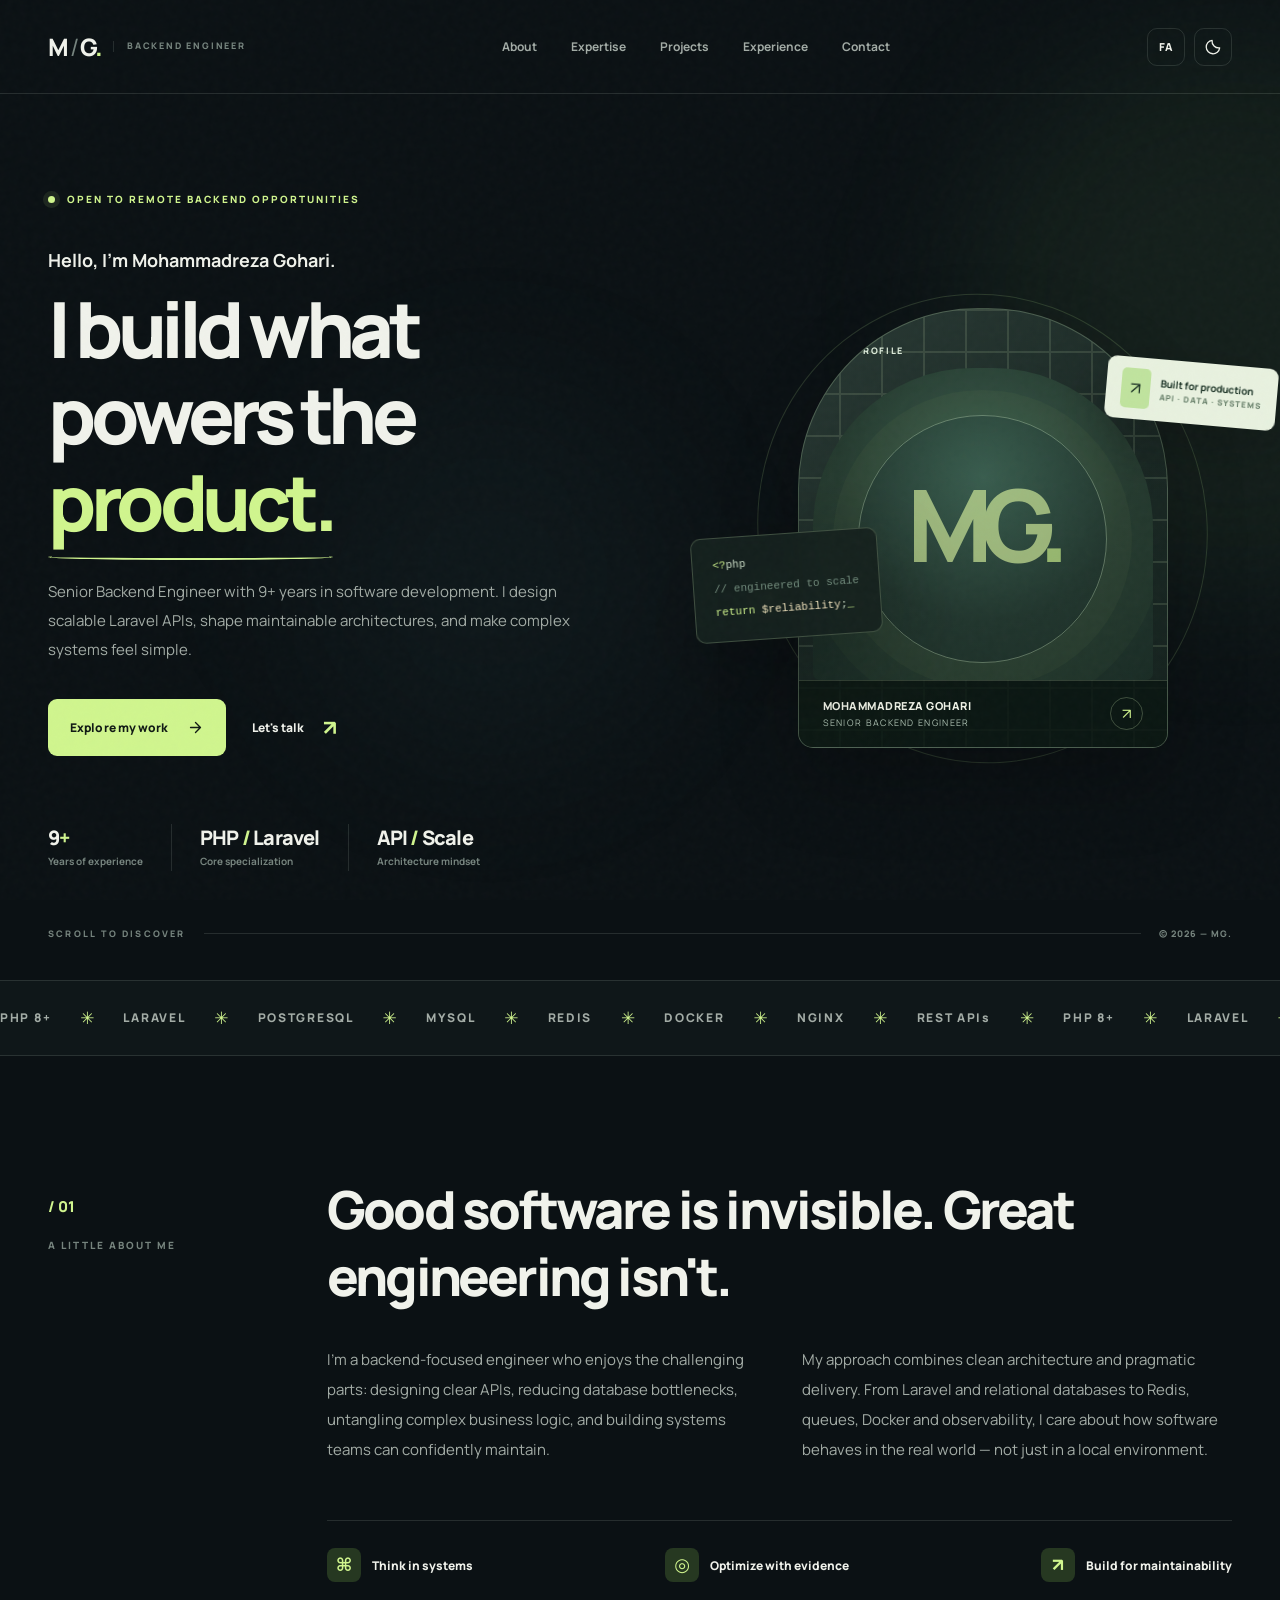
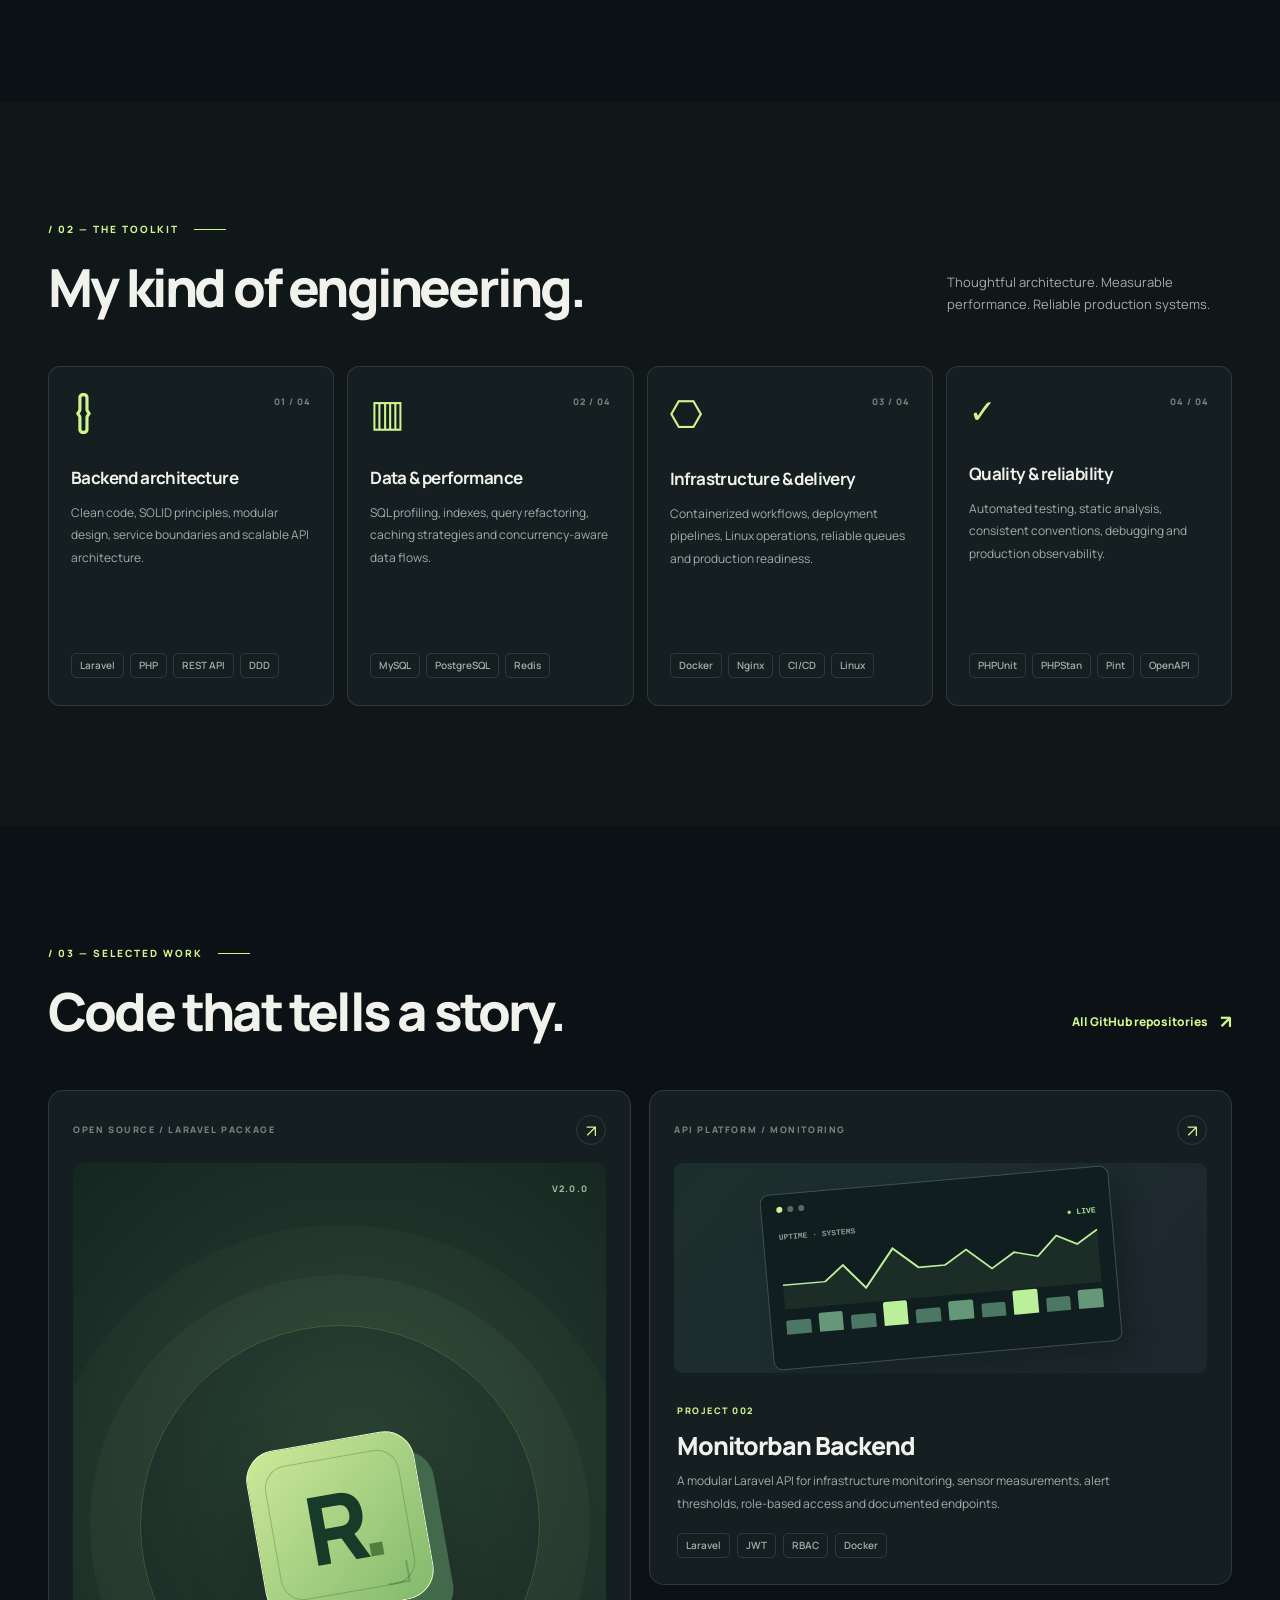
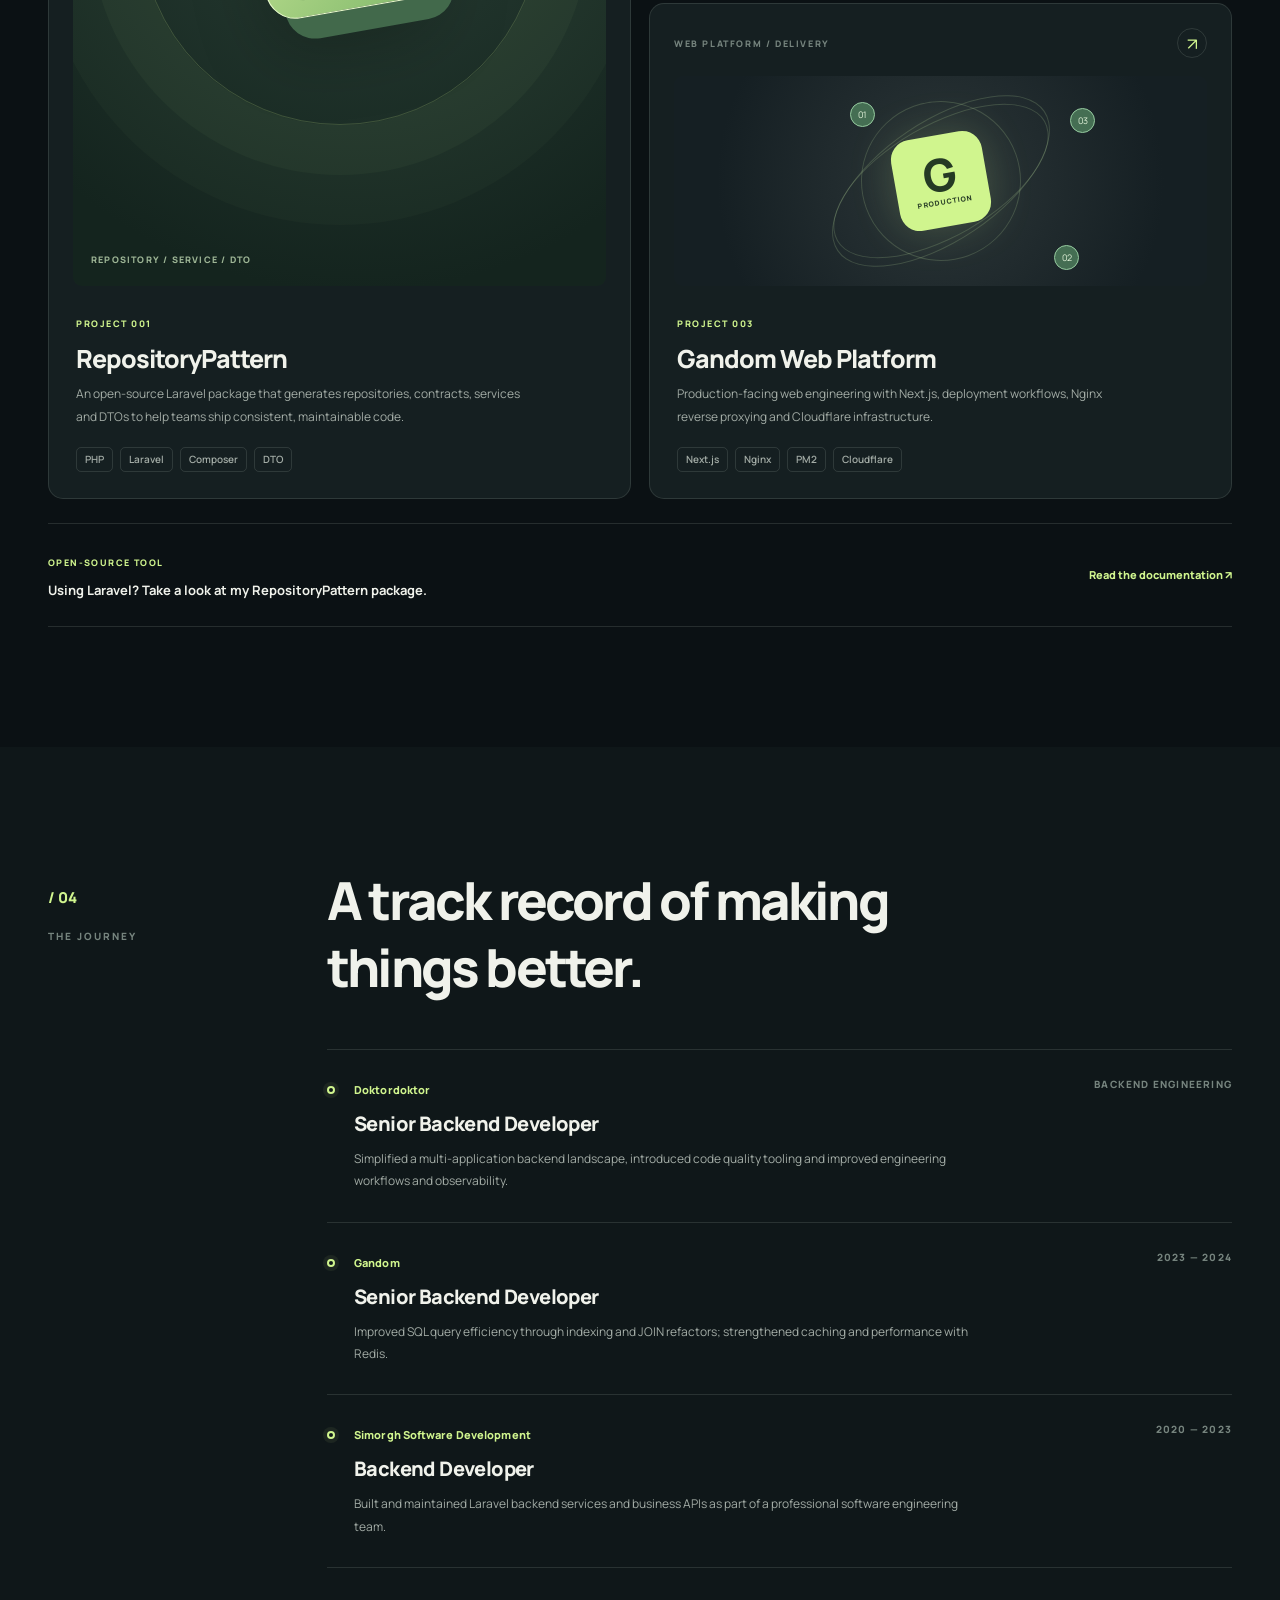
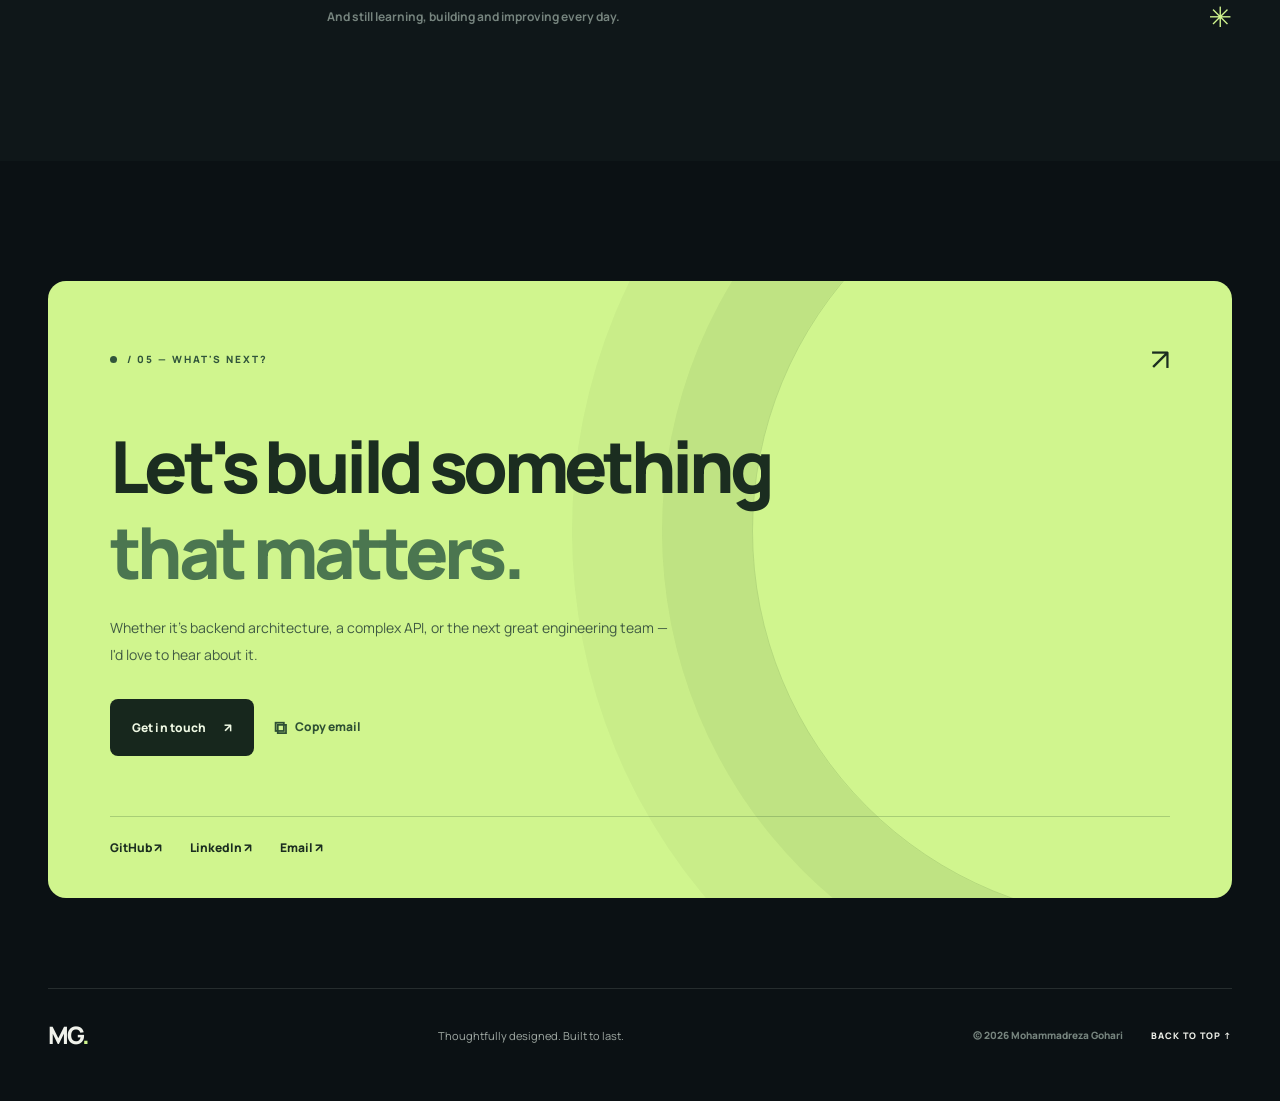
==== index.html @ adbaef0f "initialize project" ====
<!doctype html>
<html lang="en" dir="ltr">
<head>
  <meta charset="utf-8" />
  <meta name="viewport" content="width=device-width, initial-scale=1" />
  <meta name="theme-color" content="#0a1013" />
  <meta name="color-scheme" content="dark light" />
  <meta name="description" content="Mohammadreza Gohari — Senior Backend Engineer specializing in PHP, Laravel, high-performance APIs, database optimization, Redis, Docker and scalable software architecture." />
  <meta name="author" content="Mohammadreza Gohari" />
  <meta property="og:type" content="website" />
  <meta property="og:title" content="Mohammadreza Gohari — Senior Backend Engineer" />
  <meta property="og:description" content="Designing reliable backend systems, scalable APIs and clean software architecture." />
  <meta property="og:url" content="https://mohammadrezagohari.github.io/" />
  <meta property="og:image" content="https://mohammadrezagohari.github.io/assets/og-cover.svg" />
  <meta name="twitter:card" content="summary_large_image" />
  <link rel="canonical" href="https://mohammadrezagohari.github.io/" />
  <link rel="icon" href="assets/favicon.svg" type="image/svg+xml" />
  <link rel="preconnect" href="https://fonts.googleapis.com" />
  <link rel="preconnect" href="https://fonts.gstatic.com" crossorigin />
  <link rel="preconnect" href="https://avatars.githubusercontent.com" />
  <link href="https://fonts.googleapis.com/css2?family=DM+Sans:wght@400;500;600;700&family=Manrope:wght@400;500;600;700;800&family=Vazirmatn:wght@400;500;600;700;800&display=swap" rel="stylesheet" />
  <link rel="stylesheet" href="assets/styles.css" />
  <script defer src="assets/main.js"></script>
  <title>Mohammadreza Gohari — Senior Backend Engineer</title>
  <script type="application/ld+json">{"@context":"https://schema.org","@type":"Person","name":"Mohammadreza Gohari","jobTitle":"Senior Backend Engineer","url":"https://mohammadrezagohari.github.io/","sameAs":["https://github.com/mohammadrezagohari","https://www.linkedin.com/in/mohammad-reza-gohari/"],"knowsAbout":["PHP","Laravel","REST APIs","PostgreSQL","MySQL","Redis","Docker","Backend Architecture"]}</script>
</head>
<body>
  <a class="skip-link" href="#main" data-i18n="skip">Skip to content</a>
  <div class="site-grain" aria-hidden="true"></div>
  <header class="site-header" id="top">
    <div class="container header-inner">
      <a class="brand" href="#top" aria-label="Mohammadreza Gohari — Home">
        <span class="brand-mark">M<span class="brand-sep">/</span>G<span class="brand-dot">.</span></span>
        <span class="brand-sub" data-i18n="brandSubtitle">BACKEND ENGINEER</span>
      </a>
      <nav class="main-nav" id="main-nav" aria-label="Primary navigation">
        <a href="#about" data-i18n="navAbout">About</a>
        <a href="#expertise" data-i18n="navExpertise">Expertise</a>
        <a href="#work" data-i18n="navWork">Projects</a>
        <a href="#experience" data-i18n="navExperience">Experience</a>
        <a href="#contact" data-i18n="navContact">Contact</a>
      </nav>
      <div class="header-actions">
        <button class="icon-button language-toggle" id="language-toggle" type="button" aria-label="Switch language" title="Switch language">FA</button>
        <button class="icon-button theme-toggle" id="theme-toggle" type="button" aria-label="Switch color theme" title="Switch color theme">
          <svg class="moon-icon" width="18" height="18" viewBox="0 0 24 24" fill="none" stroke="currentColor" stroke-width="1.7" stroke-linecap="round" stroke-linejoin="round"><path d="M20.9 13.2A9 9 0 0 1 10.8 3.1a9 9 0 1 0 10.1 10.1Z" /></svg>
          <svg class="sun-icon" width="18" height="18" viewBox="0 0 24 24" fill="none" stroke="currentColor" stroke-width="1.7" stroke-linecap="round" stroke-linejoin="round"><circle cx="12" cy="12" r="4"/><path d="M12 2v2m0 16v2M4.9 4.9l1.4 1.4m11.4 11.4 1.4 1.4M2 12h2m16 0h2M4.9 19.1l1.4-1.4M17.7 6.3l1.4-1.4"/></svg>
        </button>
        <button class="menu-button icon-button" id="menu-button" type="button" aria-label="Open menu" aria-expanded="false" aria-controls="main-nav">
          <span></span><span></span><span></span>
        </button>
      </div>
    </div>
  </header>

  <main id="main">
    <section class="hero-section section-pad" aria-labelledby="hero-title">
      <div class="orb orb-one" aria-hidden="true"></div>
      <div class="orb orb-two" aria-hidden="true"></div>
      <div class="container hero-grid">
        <div class="hero-copy">
          <div class="eyebrow status-line"><span class="status-dot"></span><span data-i18n="heroAvailability">OPEN TO REMOTE BACKEND OPPORTUNITIES</span></div>
          <p class="intro-line" data-i18n="heroIntro">Hello, I'm Mohammadreza Gohari.</p>
          <h1 id="hero-title"><span data-i18n="heroTitleA">I build what</span><br /><span data-i18n="heroTitleB">powers the </span><span class="accent-underline" data-i18n="heroTitleC">product.</span></h1>
          <p class="hero-description" data-i18n="heroDescription">Senior Backend Engineer with 9+ years in software development. I design scalable Laravel APIs, shape maintainable architectures, and make complex systems feel simple.</p>
          <div class="hero-ctas">
            <a class="button button-primary" href="#work"><span data-i18n="ctaProjects">Explore my work</span><svg width="17" height="17" viewBox="0 0 24 24" fill="none" stroke="currentColor" stroke-width="1.9" stroke-linecap="round" stroke-linejoin="round" aria-hidden="true"><path d="M5 12h14m-7-7 7 7-7 7"/></svg></a>
            <a class="button button-text" href="mailto:eng.mr.gohari@gmail.com"><span data-i18n="ctaContact">Let's talk</span><span class="text-arrow" aria-hidden="true">↗</span></a>
          </div>
          <div class="hero-proof" aria-label="Professional highlights">
            <div><strong>9<span>+</span></strong><span data-i18n="statYears">Years of experience</span></div>
            <span class="proof-divider" aria-hidden="true"></span>
            <div><strong>PHP <span>/</span> Laravel</strong><span data-i18n="statSpecialty">Core specialization</span></div>
            <span class="proof-divider" aria-hidden="true"></span>
            <div><strong>API <span>/</span> Scale</strong><span data-i18n="statApproach">Architecture mindset</span></div>
          </div>
        </div>
        <div class="hero-visual" aria-label="Profile and backend engineering showcase">
          <div class="profile-halo" aria-hidden="true"></div>
          <div class="portrait-card">
            <div class="portrait-grid" aria-hidden="true"></div>
            <div class="portrait-top"><span class="portrait-label">01 / PROFILE</span><span class="portrait-plus">✳</span></div>
            <div class="portrait-wrap">
              <img class="portrait-photo" src="https://avatars.githubusercontent.com/u/45491737?v=4&amp;size=560" alt="Mohammadreza Gohari — GitHub profile picture" loading="eager" decoding="async" onerror="this.style.display='none'; this.parentElement.classList.add('image-failed');" />
              <span class="portrait-fallback" aria-hidden="true">MG<span>.</span></span>
            </div>
            <div class="portrait-bottom"><div><span data-i18n="portraitName">MOHAMMADREZA GOHARI</span><small data-i18n="portraitRole">SENIOR BACKEND ENGINEER</small></div><span class="portrait-pin" aria-hidden="true">↗</span></div>
          </div>
          <div class="floating-code" aria-hidden="true"><span class="code-accent">&lt;?</span>php<br /><span class="code-muted">// engineered to scale</span><br /><span class="code-accent">return</span> <span class="code-light">$reliability</span>;<span class="code-cursor">_</span></div>
          <div class="floating-badge"><span class="badge-icon">↗</span><span><b data-i18n="floatingTitle">Built for production</b><small>API · DATA · SYSTEMS</small></span></div>
        </div>
      </div>
      <div class="container hero-bottom"><span data-i18n="scrollLabel">SCROLL TO DISCOVER</span><div class="scroll-rule"></div><span class="hero-index">© 2026 — MG.</span></div>
    </section>

    <div class="ticker" aria-label="Technology stack"><div class="ticker-inner"><span>PHP 8+</span><i>✳</i><span>LARAVEL</span><i>✳</i><span>POSTGRESQL</span><i>✳</i><span>MYSQL</span><i>✳</i><span>REDIS</span><i>✳</i><span>DOCKER</span><i>✳</i><span>NGINX</span><i>✳</i><span>REST APIs</span><i>✳</i><span>PHP 8+</span><i>✳</i><span>LARAVEL</span><i>✳</i><span>POSTGRESQL</span><i>✳</i><span>MYSQL</span><i>✳</i><span>REDIS</span><i>✳</i><span>DOCKER</span><i>✳</i><span>NGINX</span><i>✳</i><span>REST APIs</span><i>✳</i></div></div>

    <section class="section-pad about-section" id="about" aria-labelledby="about-title">
      <div class="container section-layout">
        <div class="section-aside reveal"><span class="section-number">/ 01</span><span class="section-label" data-i18n="aboutEyebrow">A LITTLE ABOUT ME</span></div>
        <div class="section-content reveal">
          <h2 id="about-title" class="section-display" data-i18n="aboutHeading">Good software is invisible. Great engineering isn't.</h2>
          <div class="about-columns"><p data-i18n="aboutBody1">I'm a backend-focused engineer who enjoys the challenging parts: designing clear APIs, reducing database bottlenecks, untangling complex business logic, and building systems teams can confidently maintain.</p><p data-i18n="aboutBody2">My approach combines clean architecture and pragmatic delivery. From Laravel and relational databases to Redis, queues, Docker and observability, I care about how software behaves in the real world — not just in a local environment.</p></div>
          <div class="values-row"><div><span class="value-icon">⌘</span><span data-i18n="value1">Think in systems</span></div><div><span class="value-icon">◎</span><span data-i18n="value2">Optimize with evidence</span></div><div><span class="value-icon">↗</span><span data-i18n="value3">Build for maintainability</span></div></div>
        </div>
      </div>
    </section>

    <section class="section-pad expertise-section" id="expertise" aria-labelledby="expertise-title">
      <div class="container">
        <div class="section-header reveal"><div><div class="eyebrow label-with-line"><span data-i18n="expertiseEyebrow">/ 02 — THE TOOLKIT</span></div><h2 id="expertise-title" class="section-display" data-i18n="expertiseHeading">My kind of engineering.</h2></div><p class="section-header-note" data-i18n="expertiseIntro">Thoughtful architecture. Measurable performance. Reliable production systems.</p></div>
        <div class="expertise-grid">
          <article class="expertise-card reveal"><div class="expertise-top"><span class="skill-visual skill-code">{ }</span><span class="card-index">01 / 04</span></div><h3 data-i18n="skill1Title">Backend architecture</h3><p data-i18n="skill1Body">Clean code, SOLID principles, modular design, service boundaries and scalable API architecture.</p><div class="tag-row"><span>Laravel</span><span>PHP</span><span>REST API</span><span>DDD</span></div></article>
          <article class="expertise-card reveal"><div class="expertise-top"><span class="skill-visual skill-data">▥</span><span class="card-index">02 / 04</span></div><h3 data-i18n="skill2Title">Data & performance</h3><p data-i18n="skill2Body">SQL profiling, indexes, query refactoring, caching strategies and concurrency-aware data flows.</p><div class="tag-row"><span>MySQL</span><span>PostgreSQL</span><span>Redis</span></div></article>
          <article class="expertise-card reveal"><div class="expertise-top"><span class="skill-visual skill-infra">⎔</span><span class="card-index">03 / 04</span></div><h3 data-i18n="skill3Title">Infrastructure & delivery</h3><p data-i18n="skill3Body">Containerized workflows, deployment pipelines, Linux operations, reliable queues and production readiness.</p><div class="tag-row"><span>Docker</span><span>Nginx</span><span>CI/CD</span><span>Linux</span></div></article>
          <article class="expertise-card reveal"><div class="expertise-top"><span class="skill-visual skill-check">✓</span><span class="card-index">04 / 04</span></div><h3 data-i18n="skill4Title">Quality & reliability</h3><p data-i18n="skill4Body">Automated testing, static analysis, consistent conventions, debugging and production observability.</p><div class="tag-row"><span>PHPUnit</span><span>PHPStan</span><span>Pint</span><span>OpenAPI</span></div></article>
        </div>
      </div>
    </section>

    <section class="section-pad work-section" id="work" aria-labelledby="work-title">
      <div class="container">
        <div class="section-header reveal"><div><div class="eyebrow label-with-line"><span data-i18n="projectsEyebrow">/ 03 — SELECTED WORK</span></div><h2 id="work-title" class="section-display" data-i18n="projectsHeading">Code that tells a story.</h2></div><a class="section-link" href="https://github.com/mohammadrezagohari?tab=repositories" target="_blank" rel="noopener noreferrer"><span data-i18n="projectsAll">All GitHub repositories</span><span aria-hidden="true">↗</span></a></div>
        <div class="projects-grid">
          <a class="project-card project-featured reveal" href="https://github.com/mohammadrezagohari/RepositoryPattern" target="_blank" rel="noopener noreferrer" aria-label="RepositoryPattern on GitHub">
            <div class="project-card-top"><span class="project-category" data-i18n="project1Type">OPEN SOURCE / LARAVEL PACKAGE</span><span class="project-arrow" aria-hidden="true">↗</span></div>
            <div class="project-art package-art" aria-hidden="true"><div class="package-cube"><div class="cube-letter">R<span>.</span></div><div class="cube-edge cube-edge-one"></div><div class="cube-edge cube-edge-two"></div></div><span class="art-coordinate art-coordinate-left">REPOSITORY / SERVICE / DTO</span><span class="art-coordinate art-coordinate-right">V2.0.0</span></div>
            <div class="project-info"><span class="project-small-number">PROJECT 001</span><h3>RepositoryPattern</h3><p data-i18n="project1Desc">An open-source Laravel package that generates repositories, contracts, services and DTOs to help teams ship consistent, maintainable code.</p><div class="project-tech"><span>PHP</span><span>Laravel</span><span>Composer</span><span>DTO</span></div></div>
          </a>
          <a class="project-card reveal" href="https://github.com/mohammadrezagohari/backend-monitorban-laravel" target="_blank" rel="noopener noreferrer" aria-label="Monitorban Backend on GitHub">
            <div class="project-card-top"><span class="project-category" data-i18n="project2Type">API PLATFORM / MONITORING</span><span class="project-arrow" aria-hidden="true">↗</span></div>
            <div class="project-art monitoring-art" aria-hidden="true"><div class="monitor-window"><div class="monitor-head"><span></span><span></span><span></span></div><div class="monitor-meta"><span>UPTIME · SYSTEMS</span><span class="monitor-live">● LIVE</span></div><svg viewBox="0 0 300 100" preserveAspectRatio="none"><path d="M0 64 H40 L58 42 L78 78 L106 24 L129 55 L154 55 L175 35 L198 66 L220 45 L242 54 L261 26 L280 41 L300 22" fill="none" stroke="currentColor" stroke-width="2.2"/><path d="M0 64 H40 L58 42 L78 78 L106 24 L129 55 L154 55 L175 35 L198 66 L220 45 L242 54 L261 26 L280 41 L300 22 V100 H0Z" fill="currentColor" opacity=".07"/></svg><div class="monitor-bars"><span></span><span></span><span></span><span></span><span></span><span></span><span></span><span></span><span></span><span></span></div></div></div>
            <div class="project-info"><span class="project-small-number">PROJECT 002</span><h3>Monitorban Backend</h3><p data-i18n="project2Desc">A modular Laravel API for infrastructure monitoring, sensor measurements, alert thresholds, role-based access and documented endpoints.</p><div class="project-tech"><span>Laravel</span><span>JWT</span><span>RBAC</span><span>Docker</span></div></div>
          </a>
          <a class="project-card reveal" href="https://github.com/mohammadrezagohari/gandom-new-frontend" target="_blank" rel="noopener noreferrer" aria-label="Gandom Web Platform on GitHub">
            <div class="project-card-top"><span class="project-category" data-i18n="project3Type">WEB PLATFORM / DELIVERY</span><span class="project-arrow" aria-hidden="true">↗</span></div>
            <div class="project-art delivery-art" aria-hidden="true"><div class="delivery-orbit orbit-a"></div><div class="delivery-orbit orbit-b"></div><div class="delivery-orbit orbit-c"></div><div class="delivery-center"><span>G</span><small>PRODUCTION</small></div><div class="delivery-node node-one">01</div><div class="delivery-node node-two">02</div><div class="delivery-node node-three">03</div></div>
            <div class="project-info"><span class="project-small-number">PROJECT 003</span><h3>Gandom Web Platform</h3><p data-i18n="project3Desc">Production-facing web engineering with Next.js, deployment workflows, Nginx reverse proxying and Cloudflare infrastructure.</p><div class="project-tech"><span>Next.js</span><span>Nginx</span><span>PM2</span><span>Cloudflare</span></div></div>
          </a>
        </div>
        <div class="package-cta reveal"><div><span class="tiny-tag" data-i18n="packageLabel">OPEN-SOURCE TOOL</span><p data-i18n="packageText">Using Laravel? Take a look at my RepositoryPattern package.</p></div><a href="https://mohammadrezagohari.github.io/RepositoryPattern/" target="_blank" rel="noopener noreferrer"><span data-i18n="packageAction">Read the documentation</span> ↗</a></div>
      </div>
    </section>

    <section class="section-pad experience-section" id="experience" aria-labelledby="experience-title"><div class="container section-layout"><div class="section-aside reveal"><span class="section-number">/ 04</span><span class="section-label" data-i18n="expEyebrow">THE JOURNEY</span></div><div class="section-content reveal"><h2 id="experience-title" class="section-display" data-i18n="expHeading">A track record of making things better.</h2><div class="timeline"><div class="timeline-item"><div class="timeline-marker"></div><div class="timeline-info"><span class="timeline-company">Doktordoktor</span><h3 data-i18n="exp1Role">Senior Backend Developer</h3><p data-i18n="exp1Desc">Simplified a multi-application backend landscape, introduced code quality tooling and improved engineering workflows and observability.</p></div><span class="timeline-meta" data-i18n="exp1Meta">BACKEND ENGINEERING</span></div><div class="timeline-item"><div class="timeline-marker"></div><div class="timeline-info"><span class="timeline-company">Gandom</span><h3 data-i18n="exp2Role">Senior Backend Developer</h3><p data-i18n="exp2Desc">Improved SQL query efficiency through indexing and JOIN refactors; strengthened caching and performance with Redis.</p></div><span class="timeline-meta">2023 — 2024</span></div><div class="timeline-item"><div class="timeline-marker"></div><div class="timeline-info"><span class="timeline-company">Simorgh Software Development</span><h3 data-i18n="exp3Role">Backend Developer</h3><p data-i18n="exp3Desc">Built and maintained Laravel backend services and business APIs as part of a professional software engineering team.</p></div><span class="timeline-meta">2020 — 2023</span></div></div><div class="experience-bottom"><span data-i18n="expEnd">And still learning, building and improving every day.</span><span class="star-symbol" aria-hidden="true">✳</span></div></div></div></section>

    <section class="contact-section section-pad" id="contact" aria-labelledby="contact-title"><div class="container"><div class="contact-card reveal"><div class="contact-pattern" aria-hidden="true"></div><div class="contact-top"><span class="eyebrow"><span class="mini-green-dot"></span><span data-i18n="contactEyebrow">/ 05 — WHAT'S NEXT?</span></span><span class="contact-corner" aria-hidden="true">↗</span></div><h2 id="contact-title"><span data-i18n="contactHeading1">Let's build something</span><br/><span class="contact-highlight" data-i18n="contactHeading2">that matters.</span></h2><p data-i18n="contactDescription">Whether it's backend architecture, a complex API, or the next great engineering team — I'd love to hear about it.</p><div class="contact-actions"><a class="button contact-email" href="mailto:eng.mr.gohari@gmail.com"><span data-i18n="contactCta">Get in touch</span><span aria-hidden="true">↗</span></a><button class="copy-email" type="button" id="copy-email" aria-label="Copy email address"><span class="copy-icon" aria-hidden="true">⧉</span><span data-i18n="copyEmail">Copy email</span></button></div><div class="contact-links"><a href="https://github.com/mohammadrezagohari" target="_blank" rel="noopener noreferrer">GitHub ↗</a><a href="https://www.linkedin.com/in/mohammad-reza-gohari/" target="_blank" rel="noopener noreferrer">LinkedIn ↗</a><a href="mailto:eng.mr.gohari@gmail.com">Email ↗</a></div></div></div></section>
  </main>

  <footer class="site-footer"><div class="container footer-inner"><a href="#top" class="footer-logo" aria-label="Back to top">MG<span>.</span></a><span class="footer-message" data-i18n="footerMessage">Thoughtfully designed. Built to last.</span><div class="footer-last"><span>© <span id="footer-year">2026</span> Mohammadreza Gohari</span><a href="#top" data-i18n="backTop">BACK TO TOP ↑</a></div></div></footer>
  <div id="toast" class="toast" role="status" aria-live="polite"></div>
</body>
</html>
---- assets/styles.css ----
:root{--bg:#0b1114;--bg-alt:#0f1719;--panel:#151f21;--panel-2:#1a2426;--text:#f0f2eb;--muted:#a3aca6;--soft:#76847e;--line:rgba(231,244,228,.12);--accent:#d0f58e;--accent-strong:#b9e879;--accent-dark:#263821;--black:#101914;--radius:19px;--font:Manrope,"DM Sans",system-ui,sans-serif;--persian:Vazirmatn,Tahoma,sans-serif;--shadow:0 30px 100px rgba(0,0,0,.28)}
[data-theme="light"]{--bg:#f7f8f2;--bg-alt:#eef1e9;--panel:#fff;--panel-2:#e5ede5;--text:#16201c;--muted:#526159;--soft:#66786c;--line:rgba(28,43,35,.14);--accent:#376d45;--accent-strong:#245638;--accent-dark:#d9e8d4;--black:#fff;--shadow:0 25px 70px rgba(45,63,40,.11)}
*,*::before,*::after{box-sizing:border-box}html{scroll-behavior:smooth;scroll-padding-top:100px}body{margin:0;background:var(--bg);color:var(--text);font:400 15px/1.75 var(--font);-webkit-font-smoothing:antialiased;overflow-x:hidden;transition:background .3s,color .3s}html[lang="fa"] body{font-family:var(--persian);line-height:1.9}button,input{font:inherit}a{color:inherit;text-decoration:none}button{cursor:pointer}button:focus-visible,a:focus-visible{outline:2px solid var(--accent);outline-offset:5px}svg{display:block}::selection{background:var(--accent);color:var(--black)}.container{width:min(100% - 96px,1230px);margin-inline:auto}.section-pad{padding-block:120px}.site-grain{pointer-events:none;position:fixed;inset:0;z-index:100;opacity:.095;background-image:url("data:image/svg+xml,%3Csvg viewBox='0 0 200 200' xmlns='http://www.w3.org/2000/svg'%3E%3Cfilter id='n'%3E%3CfeTurbulence type='fractalNoise' baseFrequency='.65' numOctaves='3' stitchTiles='stitch'/%3E%3C/filter%3E%3Crect width='100%25' height='100%25' filter='url(%23n)' opacity='.23'/%3E%3C/svg%3E")}.skip-link{position:absolute;left:10px;top:-100px;background:var(--accent);color:#111;z-index:1001;padding:12px}.skip-link:focus{top:10px}
/* Header */
.site-header{position:absolute;top:0;left:0;right:0;z-index:90;border-bottom:1px solid var(--line)}.header-inner{min-height:93px;display:flex;align-items:center;justify-content:space-between;gap:28px}.brand{display:flex;align-items:center;gap:12px;white-space:nowrap}.brand-mark{font-weight:800;font-size:24px;letter-spacing:-2px;line-height:1}.brand-sep{color:var(--soft);font-weight:400;margin:0 3px}.brand-dot{color:var(--accent)}.brand-sub{padding-inline-start:13px;border-inline-start:1px solid var(--line);font-weight:800;font-size:9px;letter-spacing:1.8px;color:var(--soft);line-height:1.2}.main-nav{display:flex;align-items:center;gap:34px}.main-nav a{color:var(--muted);font-size:12px;font-weight:700;transition:color .2s}.main-nav a:hover{color:var(--accent)}.header-actions{display:flex;align-items:center;gap:9px}.icon-button{height:38px;min-width:38px;border:1px solid var(--line);border-radius:10px;background:transparent;color:var(--text);display:grid;place-items:center;transition:background .2s,border-color .2s}.icon-button:hover{background:var(--panel);border-color:var(--soft)}.language-toggle{font-weight:800;font-size:11px;letter-spacing:.5px}.theme-toggle .sun-icon{display:none}[data-theme="light"] .theme-toggle .moon-icon{display:none}[data-theme="light"] .theme-toggle .sun-icon{display:block}.menu-button{display:none;flex-direction:column;justify-content:center;gap:4px}.menu-button span{display:block;width:17px;height:2px;border-radius:2px;background:currentColor}
/* Hero */
.hero-section{padding-top:185px;padding-bottom:38px;position:relative;overflow:hidden}.orb{pointer-events:none;position:absolute;border-radius:50%;filter:blur(80px)}.orb-one{width:550px;height:550px;background:rgba(139,209,122,.075);inset-inline-end:-230px;top:40px}.orb-two{width:390px;height:390px;background:rgba(108,167,163,.04);inset-inline-start:23%;top:380px}.hero-grid{display:grid;grid-template-columns:minmax(0,1.12fr) minmax(0,.88fr);gap:50px;align-items:center;min-height:535px;position:relative;z-index:1}.eyebrow{font-size:10px;letter-spacing:2px;font-weight:800;color:var(--accent);line-height:1.5}.status-line{display:inline-flex;align-items:center;gap:12px;white-space:nowrap}.status-dot,.mini-green-dot{width:7px;height:7px;border-radius:50%;background:var(--accent);box-shadow:0 0 0 5px rgba(204,242,142,.095);flex:none}.intro-line{font-size:18px;font-weight:700;color:var(--text);margin:34px 0 8px}.hero-copy h1{font-size:clamp(57px,6.05vw,86px);font-weight:800;line-height:1.12;letter-spacing:-5.5px;margin:0;max-width:720px}.accent-underline{color:var(--accent);position:relative;white-space:nowrap}.accent-underline:after{content:"";position:absolute;bottom:-6px;left:0;right:0;height:6px;border:2px solid var(--accent);border-top:0;border-radius:55%}.hero-description{max-width:535px;color:var(--muted);font-size:15px;line-height:1.95;margin:32px 0}.hero-ctas{display:flex;align-items:center;gap:25px;flex-wrap:wrap}.button{display:inline-flex;align-items:center;justify-content:center;gap:18px;font-size:12px;font-weight:800;letter-spacing:.1px;white-space:nowrap;transition:transform .2s,background .2s}.button:hover{transform:translateY(-3px)}.button-primary{background:var(--accent);color:var(--black);border-radius:9px;padding:18px 22px}.button-primary:hover{background:var(--accent-strong)}.button-text{color:var(--text);padding:12px 1px}.text-arrow{font-size:21px;color:var(--accent)}.hero-proof{display:flex;align-items:stretch;gap:28px;margin-top:67px}.hero-proof>div{display:flex;flex-direction:column;gap:2px}.hero-proof strong{font-weight:800;font-size:20px;letter-spacing:-.8px;white-space:nowrap;line-height:1.35}.hero-proof strong span{color:var(--accent)}.hero-proof>div>span{font-size:10px;color:var(--soft);font-weight:700;white-space:nowrap}.proof-divider{display:block;width:1px;background:var(--line);align-self:stretch}.hero-visual{min-height:535px;display:flex;justify-content:center;align-items:center;position:relative}.profile-halo{position:absolute;width:90%;height:88%;border:1px solid rgba(190,240,155,.16);border-radius:50%;transform:rotate(-15deg)}.profile-halo:after{content:"";position:absolute;left:-9px;top:52%;width:11px;height:11px;background:var(--accent);border-radius:50%;box-shadow:0 0 22px var(--accent)}.portrait-card{width:min(370px,85%);height:440px;position:relative;border:1px solid rgba(197,229,182,.25);background:linear-gradient(146deg,#293934 0%,#192723 55%,#15221e 100%);border-radius:180px 180px 15px 15px;overflow:hidden;box-shadow:0 32px 80px rgba(0,0,0,.24)}.portrait-grid{position:absolute;inset:0;opacity:.16;background:linear-gradient(90deg,transparent 95%,#b4cea2 96%),linear-gradient(0deg,transparent 95%,#b4cea2 96%);background-size:42px 42px}.portrait-top{display:flex;position:absolute;top:24px;left:31px;right:31px;justify-content:space-between;align-items:center;z-index:3;font-size:9px;color:#dbe9d9;font-weight:800;letter-spacing:1.6px}.portrait-plus{font-size:20px;color:var(--accent)}.portrait-wrap{position:absolute;inset:59px 14px 67px;overflow:hidden;display:grid;place-items:center;border-radius:160px 160px 7px 7px;background:radial-gradient(circle at 50% 35%,#395d4e,#21352d 55%,#1a2c25 100%)}.portrait-wrap:before{content:"";position:absolute;z-index:0;width:73%;aspect-ratio:1;top:15%;border:1px solid rgba(206,236,193,.35);border-radius:50%;box-shadow:0 0 0 25px rgba(210,245,142,.03),0 0 0 56px rgba(210,245,142,.025)}.portrait-photo{width:100%;height:100%;object-fit:cover;position:relative;z-index:1;mix-blend-mode:normal}.portrait-fallback{font-size:100px;font-weight:800;letter-spacing:-12px;color:#d6f09d;opacity:.66;position:absolute;z-index:0}.portrait-fallback span{color:var(--accent)}.portrait-bottom{position:absolute;left:0;right:0;bottom:0;height:67px;background:rgba(10,22,17,.85);border-top:1px solid rgba(204,230,187,.2);display:flex;align-items:center;justify-content:space-between;padding:0 24px;z-index:2}.portrait-bottom>div{display:flex;flex-direction:column;line-height:1.5;gap:1px}.portrait-bottom>div>span{font-weight:800;font-size:11px;letter-spacing:.5px;color:#f0f3e7}.portrait-bottom small{font-size:9px;letter-spacing:1.3px;color:#acc0b1}.portrait-pin{width:33px;height:33px;border:1px solid rgba(212,240,185,.25);display:grid;place-items:center;border-radius:50%;color:var(--accent)}.floating-code{position:absolute;left:-8%;top:51%;background:rgba(21,32,29,.94);border:1px solid rgba(199,232,175,.23);border-radius:10px;box-shadow:var(--shadow);color:#cadcc6;font:500 11px/2.15 ui-monospace,SFMono-Regular,Consolas,monospace;padding:16px 20px;z-index:5;transform:rotate(-4deg);backdrop-filter:blur(10px)}.code-accent{color:var(--accent)}.code-muted{color:#708a7b}.code-light{color:#f2e4be}.code-cursor{color:var(--accent);animation:blink 1.1s step-end infinite}@keyframes blink{50%{opacity:0}}.floating-badge{position:absolute;right:-9%;top:19%;display:flex;align-items:center;gap:10px;background:#e8f1df;color:#183023;padding:11px 15px;border-radius:9px;box-shadow:0 20px 60px rgba(0,0,0,.24);z-index:5;transform:rotate(5deg)}.badge-icon{background:#c0e39e;padding:5px 9px;border-radius:5px;font-size:17px}.floating-badge>span:last-child{display:flex;flex-direction:column;line-height:1.5}.floating-badge b{font-size:10px}.floating-badge small{font-size:8px;font-weight:800;letter-spacing:1px;color:#68806a}.hero-bottom{display:flex;justify-content:space-between;align-items:center;gap:18px;color:var(--soft);font-size:9px;letter-spacing:2.2px;font-weight:800;margin-top:55px}.scroll-rule{flex:1;height:1px;background:var(--line)}.hero-index{letter-spacing:1px;white-space:nowrap}.ticker{overflow:hidden;border-top:1px solid var(--line);border-bottom:1px solid var(--line);background:var(--bg-alt);height:76px;display:flex;align-items:center}.ticker-inner{min-width:max-content;display:flex;align-items:center;gap:29px;animation:ticker 35s linear infinite}.ticker span{font-size:12px;letter-spacing:1.7px;font-weight:800;color:var(--muted)}.ticker i{font-style:normal;color:var(--accent);font-size:17px}@keyframes ticker{to{transform:translateX(-50%)}}
/* General sections */
.section-layout{display:grid;grid-template-columns:225px 1fr;gap:54px}.section-aside{display:flex;flex-direction:column;gap:17px;padding-top:18px}.section-number{font-weight:800;color:var(--accent);font-size:15px}.section-label{color:var(--soft);font-weight:800;letter-spacing:2px;font-size:10px}.section-display{font-size:clamp(34px,4.1vw,57px);font-weight:800;letter-spacing:-2.8px;line-height:1.28;margin:0 0 35px;max-width:880px}.about-section{background:var(--bg)}.about-columns{display:grid;grid-template-columns:1fr 1fr;gap:45px}.about-columns p{color:var(--muted);font-size:15px;line-height:2;margin:0;max-width:430px}.values-row{display:flex;justify-content:space-between;gap:20px;border-top:1px solid var(--line);margin-top:55px;padding-top:27px;flex-wrap:wrap}.values-row>div{display:flex;align-items:center;gap:11px;font-size:12px;font-weight:800;white-space:nowrap}.value-icon{display:grid;place-items:center;width:34px;height:34px;border-radius:8px;background:var(--accent-dark);color:var(--accent);font-size:18px}.section-header{display:flex;justify-content:space-between;align-items:end;gap:30px;margin-bottom:45px}.section-header .section-display{margin-top:17px;margin-bottom:0}.section-header-note{max-width:285px;font-size:13px;color:var(--muted);margin:0 0 5px}.label-with-line{display:flex;gap:15px;align-items:center}.label-with-line:after{content:"";width:32px;height:1px;background:var(--accent)}
/* Expertise */
.expertise-section{background:var(--bg-alt)}.expertise-grid{display:grid;grid-template-columns:repeat(4,minmax(0,1fr));gap:13px}.expertise-card{min-height:340px;display:flex;flex-direction:column;background:var(--panel);border:1px solid var(--line);padding:27px 22px;border-radius:12px;transition:transform .3s,border-color .3s,background .3s}.expertise-card:hover{transform:translateY(-7px);border-color:rgba(184,232,153,.4)}.expertise-top{display:flex;align-items:start;justify-content:space-between;margin-bottom:34px}.skill-visual{font-size:37px;font-weight:500;line-height:1;color:var(--accent);letter-spacing:-7px}.skill-data{letter-spacing:0}.skill-infra{letter-spacing:0;font-size:38px}.skill-check{letter-spacing:0;font-size:33px}.card-index{color:var(--soft);font-size:9px;font-weight:800;letter-spacing:1px}.expertise-card h3{font-size:17px;line-height:1.5;letter-spacing:-.6px;margin:0 0 11px}.expertise-card p{font-size:12px;color:var(--muted);line-height:1.9;margin:0 0 28px}.tag-row{display:flex;flex-wrap:wrap;gap:6px;margin-top:auto}.tag-row span,.project-tech span{font-size:10px;color:var(--muted);border:1px solid var(--line);border-radius:5px;padding:4px 8px;line-height:1.5;font-weight:600}
/* Projects */
.work-section{background:var(--bg)}.section-link{color:var(--accent);display:inline-flex;gap:12px;align-items:center;font-size:12px;font-weight:800;white-space:nowrap;margin-bottom:8px}.section-link span:last-child{font-size:18px}.projects-grid{display:grid;grid-template-columns:repeat(2,minmax(0,1fr));gap:18px}.project-card{background:var(--panel);border:1px solid var(--line);border-radius:15px;padding:24px 24px 26px;display:flex;flex-direction:column;min-width:0;overflow:hidden;transition:transform .3s,border-color .3s}.project-card:hover{transform:translateY(-6px);border-color:rgba(203,241,152,.45)}.project-featured{grid-row:span 2}.project-card-top{display:flex;align-items:center;justify-content:space-between;gap:12px}.project-category{color:var(--soft);font-size:9px;font-weight:800;letter-spacing:1.6px}.project-arrow{height:30px;width:30px;display:grid;place-items:center;border-radius:50%;border:1px solid var(--line);color:var(--accent);font-size:17px;flex-shrink:0;transition:background .2s}.project-card:hover .project-arrow{background:var(--accent);color:var(--black)}.project-art{position:relative;overflow:hidden;border-radius:9px;background:#1b2927;min-height:210px;margin-top:18px;display:grid;place-items:center}.project-featured .project-art{height:340px;min-height:340px}.package-art{background:radial-gradient(circle at 53% 40%,#2a4433 0%,#20332b 38%,#14241e 85%)}.package-art:before{content:"";position:absolute;width:400px;height:400px;border:1px solid rgba(210,245,142,.19);border-radius:50%;box-shadow:0 0 0 50px rgba(194,233,153,.035),0 0 0 100px rgba(194,233,153,.025)}.package-cube{width:170px;height:170px;transform:rotate(-10deg);position:relative;background:linear-gradient(140deg,#cde999,#82b96c);border:1px solid #ecffce;display:grid;place-items:center;border-radius:30px;box-shadow:16px 23px 0 #42694b,0 35px 70px rgba(0,0,0,.25)}.cube-letter{font-size:95px;font-weight:800;letter-spacing:-12px;color:#183b29;line-height:1}.cube-letter span{color:#517d3f}.cube-edge{position:absolute;border-color:rgba(27,65,40,.25);border-style:solid}.cube-edge-one{top:16px;right:16px;bottom:16px;left:16px;border-width:1px;border-radius:23px}.cube-edge-two{right:24px;bottom:16px;width:22px;height:22px;border-width:0 2px 2px 0}.art-coordinate{position:absolute;color:rgba(216,243,201,.7);font-size:9px;letter-spacing:1.2px;font-weight:800}.art-coordinate-left{left:18px;bottom:19px}.art-coordinate-right{right:18px;top:18px}.project-info{padding:23px 3px 0}.project-small-number{font-weight:800;color:var(--accent);font-size:9px;letter-spacing:1.5px}.project-info h3{margin:7px 0 9px;font-size:25px;font-weight:800;letter-spacing:-1px;line-height:1.25}.project-info p{font-size:12px;line-height:1.9;color:var(--muted);margin:0 0 18px;max-width:460px}.project-tech{display:flex;gap:7px;flex-wrap:wrap}.monitoring-art{background:linear-gradient(130deg,#1d2f2d,#1d272e)}.monitor-window{position:relative;width:min(350px,85%);height:176px;background:#101e1f;border:1px solid #3b514b;border-radius:9px;box-shadow:13px 18px 25px rgba(0,0,0,.2);padding:12px 15px;transform:rotate(-5deg)}.monitor-head{display:flex;gap:5px}.monitor-head span{width:6px;height:6px;background:#526c61;border-radius:50%}.monitor-head span:first-child{background:#d0f58e}.monitor-meta{display:flex;justify-content:space-between;margin-top:20px;color:#839e8e;font:700 8px ui-monospace,monospace}.monitor-live{color:#a5df9f}.monitor-window svg{color:#bbef9a;width:100%;height:68px}.monitor-bars{display:flex;gap:8px;align-items:flex-end;height:25px}.monitor-bars span{height:55%;flex:1;border-radius:2px 2px 0 0;background:#4b7764}.monitor-bars span:nth-child(2n){height:75%;background:#659879}.monitor-bars span:nth-child(4n){height:95%;background:#bbef9a}.delivery-art{background:radial-gradient(circle at 50% 50%,#2c3638,#151f23 78%)}.delivery-orbit{position:absolute;border-radius:50%;border:1px solid rgba(197,232,164,.19);width:160px;height:160px;transform:rotate(25deg)}.orbit-b{width:240px;height:112px;transform:rotate(-30deg)}.orbit-c{width:120px;height:250px;transform:rotate(56deg)}.delivery-center{height:92px;width:92px;display:flex;flex-direction:column;align-items:center;justify-content:center;background:var(--accent);color:#253a24;border-radius:20px;transform:rotate(-10deg);box-shadow:0 0 45px rgba(207,246,141,.18);z-index:1}.delivery-center span{font-size:45px;font-weight:800;line-height:1}.delivery-center small{font-size:7px;letter-spacing:1px;font-weight:800}.delivery-node{position:absolute;border-radius:50%;height:25px;width:25px;display:grid;place-items:center;background:#456e53;color:#e5f5dc;border:1px solid #96cba0;font-size:9px}.node-one{top:26px;left:33%}.node-two{bottom:16px;right:24%}.node-three{top:32px;right:21%}.package-cta{margin-top:24px;border-top:1px solid var(--line);border-bottom:1px solid var(--line);padding:24px 0;display:flex;justify-content:space-between;align-items:center;gap:20px}.tiny-tag{font-size:9px;font-weight:800;letter-spacing:1.4px;color:var(--accent)}.package-cta p{margin:5px 0 0;font-size:13px;font-weight:700}.package-cta a{font-size:11px;font-weight:800;white-space:nowrap;color:var(--accent)}
/* Experience */
.experience-section{background:var(--bg-alt)}.experience-section .section-display{max-width:680px}.timeline{margin-top:48px}.timeline-item{position:relative;display:grid;grid-template-columns:minmax(0,1fr) auto;gap:30px;border-top:1px solid var(--line);padding:26px 0 29px 27px}.timeline-marker{position:absolute;left:0;top:36px;width:8px;height:8px;border:2px solid var(--accent);border-radius:50%;box-shadow:0 0 0 4px rgba(204,239,148,.07)}.timeline-company{font-size:11px;font-weight:800;color:var(--accent);letter-spacing:.1px}.timeline-info h3{font-size:20px;font-weight:800;letter-spacing:-.6px;margin:4px 0}.timeline-info p{max-width:630px;color:var(--muted);font-size:12px;line-height:1.85;margin:7px 0 0}.timeline-meta{font-size:10px;color:var(--soft);font-weight:800;letter-spacing:1.2px;white-space:nowrap}.experience-bottom{border-top:1px solid var(--line);padding-top:24px;display:flex;justify-content:space-between;align-items:center;color:var(--soft);font-size:12px;font-weight:700}.star-symbol{font-size:28px;color:var(--accent)}
/* Contact */
.contact-section{background:var(--bg);padding-bottom:90px}.contact-card{background:#d0f58e;position:relative;border-radius:18px;padding:52px 62px 40px;overflow:hidden;color:#1b2d20}.contact-pattern{position:absolute;inset:-140px -300px auto auto;width:780px;height:780px;border:1px solid rgba(26,59,27,.15);border-radius:50%;box-shadow:0 0 0 90px rgba(25,61,25,.055),0 0 0 180px rgba(25,61,25,.04);pointer-events:none}.contact-top{display:flex;align-items:center;justify-content:space-between;position:relative;z-index:1}.contact-top .eyebrow{color:#31553b}.contact-top .mini-green-dot{display:inline-block;margin-right:10px;background:#31553b;box-shadow:none}.contact-corner{font-size:30px}.contact-card h2{position:relative;z-index:1;font-size:clamp(41px,5.6vw,76px);letter-spacing:-4.6px;line-height:1.2;font-weight:800;margin:38px 0 20px}.contact-highlight{color:#4b7650}.contact-card>p{position:relative;z-index:1;max-width:565px;font-size:14px;line-height:1.9;margin:0 0 31px;color:#405b43}.contact-actions{position:relative;z-index:1;display:flex;align-items:center;gap:20px;flex-wrap:wrap}.contact-email{background:#17271d;color:#eff9e4;padding:18px 22px;border-radius:8px}.contact-email:hover{background:#2b4631}.copy-email{padding:12px 0;border:0;background:none;color:#2e5034;font-size:12px;font-weight:800}.copy-icon{font-size:18px;vertical-align:middle;padding-inline-end:8px}.contact-links{position:relative;z-index:1;display:flex;gap:28px;flex-wrap:wrap;margin-top:60px;padding-top:20px;border-top:1px solid rgba(35,75,40,.23)}.contact-links a{font-weight:800;font-size:12px}.contact-links a:hover{text-decoration:underline}.site-footer{background:var(--bg);padding-bottom:45px}.footer-inner{border-top:1px solid var(--line);padding-top:25px;display:flex;align-items:center;justify-content:space-between;gap:20px}.footer-logo{font-size:24px;font-weight:800;letter-spacing:-2px}.footer-logo span{color:var(--accent)}.footer-message{color:var(--muted);font-size:11px}.footer-last{display:flex;align-items:center;gap:28px;font-size:10px;color:var(--soft);font-weight:800}.footer-last a{color:var(--text);font-size:9px;letter-spacing:1px}.toast{position:fixed;z-index:200;bottom:30px;left:50%;transform:translate(-50%,30px);background:var(--accent);color:var(--black);border-radius:9px;padding:12px 20px;font-size:12px;font-weight:800;box-shadow:var(--shadow);opacity:0;pointer-events:none;transition:opacity .2s,transform .2s}.toast.show{opacity:1;transform:translate(-50%,0)}
/* Reveals and RTL */
.js .reveal{opacity:0;transform:translateY(22px);transition:opacity .6s ease,transform .6s ease}.js .reveal.is-visible{opacity:1;transform:translateY(0)}html[dir="rtl"] .hero-copy h1{letter-spacing:-1px;font-size:clamp(43px,4.6vw,66px);line-height:1.6}html[dir="rtl"] .section-display{letter-spacing:-.8px;line-height:1.55}html[dir="rtl"] .contact-card h2{letter-spacing:-1px;line-height:1.6}html[dir="rtl"] .section-header,html[dir="rtl"] .about-columns{text-align:right}html[dir="rtl"] .main-nav a{font-size:13px}html[dir="rtl"] .hero-description{font-size:15px}html[dir="rtl"] .eyebrow{letter-spacing:.4px}html[dir="rtl"] .floating-code{direction:ltr;text-align:left;left:auto;right:-8%}html[dir="rtl"] .floating-badge{right:auto;left:-9%}html[dir="rtl"] .timeline-item{padding:26px 27px 29px 0}html[dir="rtl"] .timeline-marker{left:auto;right:0}html[dir="rtl"] .contact-pattern{inset:-140px auto auto -300px}html[dir="rtl"] .contact-top .mini-green-dot{margin-right:0;margin-left:10px}html[dir="rtl"] .button svg{transform:scaleX(-1)}html[dir="rtl"] .project-info h3{direction:ltr;text-align:right}
[data-theme="light"] .portrait-card,[data-theme="light"] .project-art,[data-theme="light"] .contact-card{color:inherit}[data-theme="light"] .portrait-card{background:linear-gradient(140deg,#293934,#17251f)}[data-theme="light"] .site-grain{opacity:.04}[data-theme="light"] .project-art{color:#d1f298}[data-theme="light"] .contact-card{background:#d0f58e;color:#1b2d20}[data-theme="light"] .contact-top .eyebrow{color:#31553b}
@media(max-width:1100px){.container{width:min(100% - 64px,1230px)}.main-nav{gap:18px}.hero-grid{gap:27px;grid-template-columns:minmax(0,1.1fr) minmax(0,.9fr)}.hero-copy h1{font-size:clamp(51px,6vw,72px)}.hero-visual{transform:scale(.92)}.floating-code{left:-12%}.expertise-grid{grid-template-columns:repeat(2,1fr)}.expertise-card{min-height:295px}.section-layout{grid-template-columns:175px 1fr;gap:30px}}
@media(max-width:800px){.section-pad{padding-block:84px}.container{width:min(100% - 40px,1230px)}.site-header{position:relative;background:var(--bg)}.header-inner{min-height:78px}.brand-sub{display:none}.main-nav{display:none;position:absolute;top:78px;left:0;right:0;flex-direction:column;align-items:stretch;gap:0;padding:12px 20px 24px;background:var(--bg);border-bottom:1px solid var(--line);box-shadow:0 20px 30px rgba(0,0,0,.12)}.main-nav.is-open{display:flex}.main-nav a{padding:11px 12px;font-size:14px}.menu-button{display:flex}.hero-section{padding-top:62px;padding-bottom:25px}.hero-grid{grid-template-columns:1fr;gap:25px}.hero-copy{text-align:start}.hero-copy h1{font-size:clamp(54px,9vw,78px)}.hero-description{max-width:650px}.hero-proof{margin-top:40px}.hero-visual{transform:none;min-height:510px;max-width:540px;width:100%;justify-self:center}.portrait-card{width:350px;max-width:79%;height:425px}.floating-code{left:1%}.floating-badge{right:0}.hero-bottom{margin-top:20px}.section-layout{grid-template-columns:1fr;gap:25px}.section-aside{flex-direction:row;padding-top:0;gap:17px;align-items:center}.section-header{align-items:start}.about-columns{gap:24px}.projects-grid{grid-template-columns:1fr 1fr}.project-featured{grid-row:auto;grid-column:span 2}.project-featured .project-art{height:270px;min-height:270px}.project-card .project-info h3{font-size:21px}.footer-inner{flex-wrap:wrap}.footer-message{display:none}}
@media(max-width:620px){.container{width:min(100% - 36px,1230px)}.section-pad{padding-block:72px}.header-inner{min-height:70px}.main-nav{top:70px}.hero-section{padding-top:60px;padding-bottom:24px}.hero-copy h1{font-size:clamp(48px,11.1vw,72px);letter-spacing:-3.1px;line-height:1.18}.intro-line{margin-top:30px;font-size:16px}.hero-description{font-size:13px;line-height:1.9;margin:25px 0}.eyebrow{font-size:9px;letter-spacing:1.4px}.status-line{white-space:normal}.hero-proof{gap:12px;justify-content:space-between;margin-top:43px}.hero-proof strong{font-size:15px}.hero-proof>div>span{white-space:normal;font-size:9px;max-width:90px;line-height:1.5}.hero-proof .proof-divider{align-self:center;height:40px}.hero-visual{min-height:400px}.portrait-card{width:285px;height:350px;max-width:78%}.portrait-wrap{inset:55px 11px 61px}.portrait-top{top:20px;left:25px;right:25px}.portrait-bottom{height:61px;padding:0 14px}.portrait-bottom>div>span{font-size:9px}.portrait-bottom small{font-size:7px}.portrait-fallback{font-size:75px}.profile-halo{width:75%;height:84%}.floating-code{font-size:9px;padding:11px 12px;left:0;top:53%}.floating-badge{top:16%;right:0;padding:9px}.floating-badge b{font-size:8px}.floating-badge small{font-size:7px}.hero-bottom{font-size:8px;margin-top:10px}.ticker{height:65px}.section-display{font-size:35px;letter-spacing:-1.6px;margin-bottom:25px}.about-columns{grid-template-columns:1fr;gap:15px}.about-columns p{font-size:13px}.values-row{margin-top:30px;gap:16px}.values-row>div{font-size:11px}.section-header{flex-direction:column;gap:16px;margin-bottom:28px}.section-header .section-display{margin-top:12px}.section-header-note{font-size:12px}.expertise-grid,.projects-grid{grid-template-columns:1fr}.expertise-card{min-height:255px}.expertise-top{margin-bottom:25px}.project-featured{grid-column:auto}.project-featured .project-art{height:245px;min-height:245px}.project-art{min-height:175px}.package-cube{height:125px;width:125px;border-radius:19px;box-shadow:12px 18px 0 #42694b}.cube-letter{font-size:72px}.project-card{padding:18px}.project-info{padding-top:18px}.project-info p{font-size:12px}.package-cta{flex-direction:column;align-items:start;gap:12px}.timeline-item{grid-template-columns:1fr;gap:8px}.timeline-meta{order:-1}.timeline-info h3{font-size:17px}.contact-section{padding-top:60px}.contact-card{padding:32px 24px 26px}.contact-card h2{font-size:42px;letter-spacing:-2.3px;margin-top:34px}.contact-card>p{font-size:12px}.contact-links{margin-top:36px;gap:17px}.contact-links a{font-size:11px}.footer-inner{align-items:start}.footer-last{width:100%;justify-content:space-between;gap:12px}.footer-last span{font-size:9px}.footer-last a{font-size:8px}html[dir="rtl"] .hero-copy h1{font-size:clamp(37px,9vw,55px)}html[dir="rtl"] .contact-card h2{font-size:37px;line-height:1.5}html[dir="rtl"] .floating-code{left:auto;right:0}html[dir="rtl"] .floating-badge{right:auto;left:0}}
@media(prefers-reduced-motion:reduce){*,*::before,*::after{scroll-behavior:auto!important;animation:none!important;transition:none!important}.js .reveal{opacity:1!important;transform:none!important}}
/* Let the featured project illustration fill its taller editorial card. */
@media(min-width:621px){.project-featured .project-art{height:auto;flex-grow:1}}
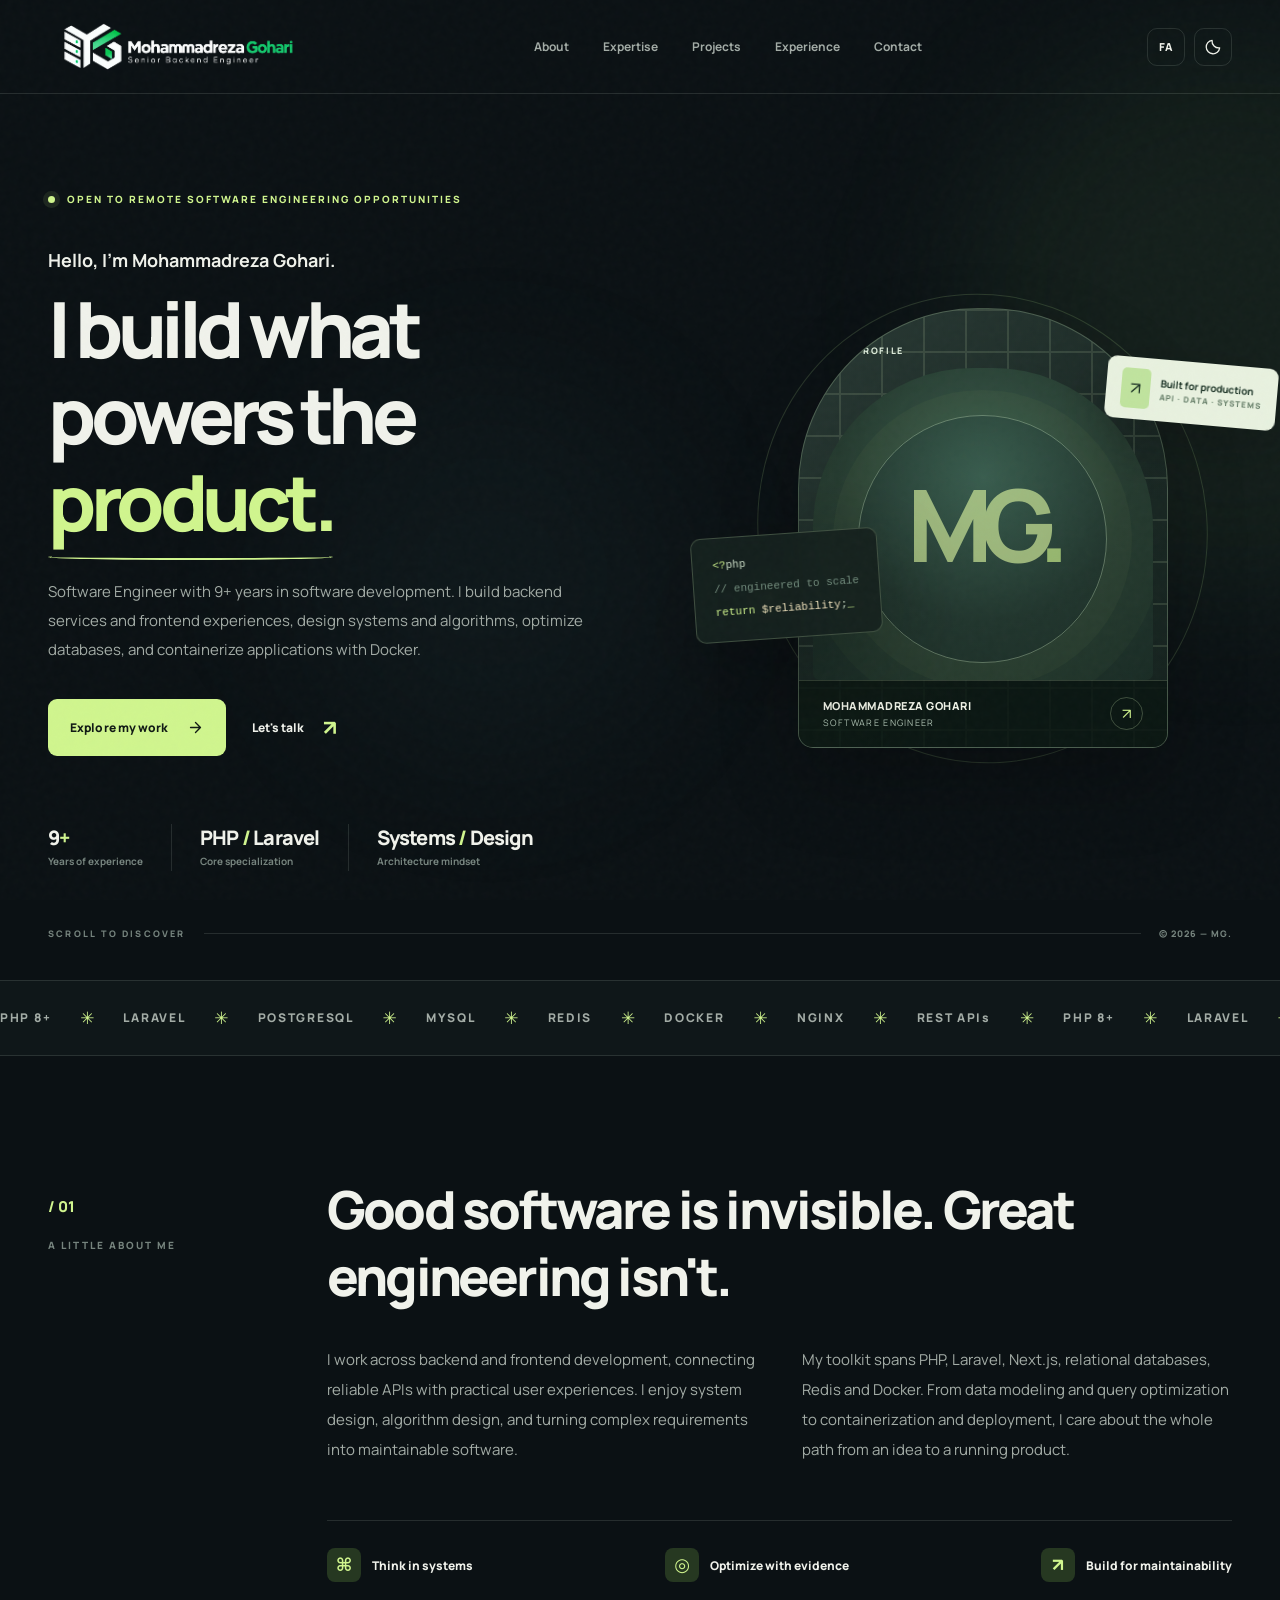
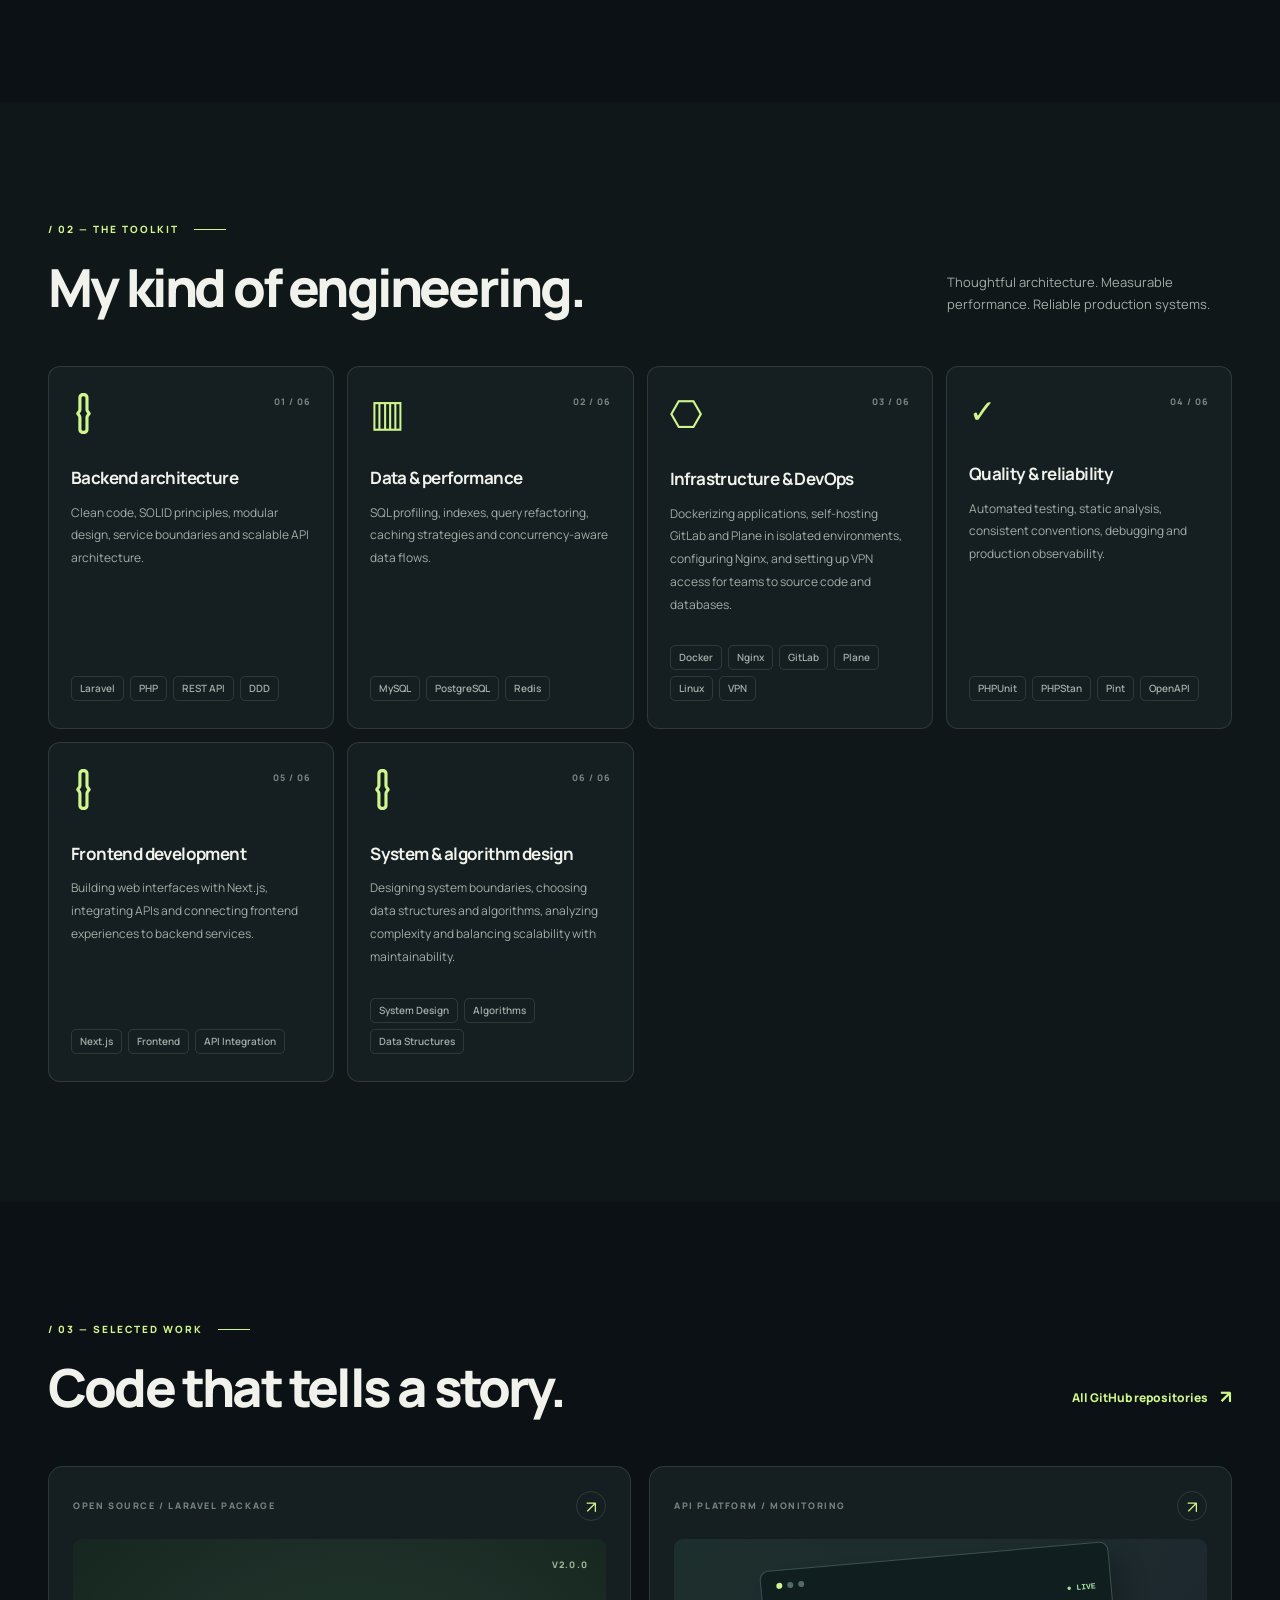
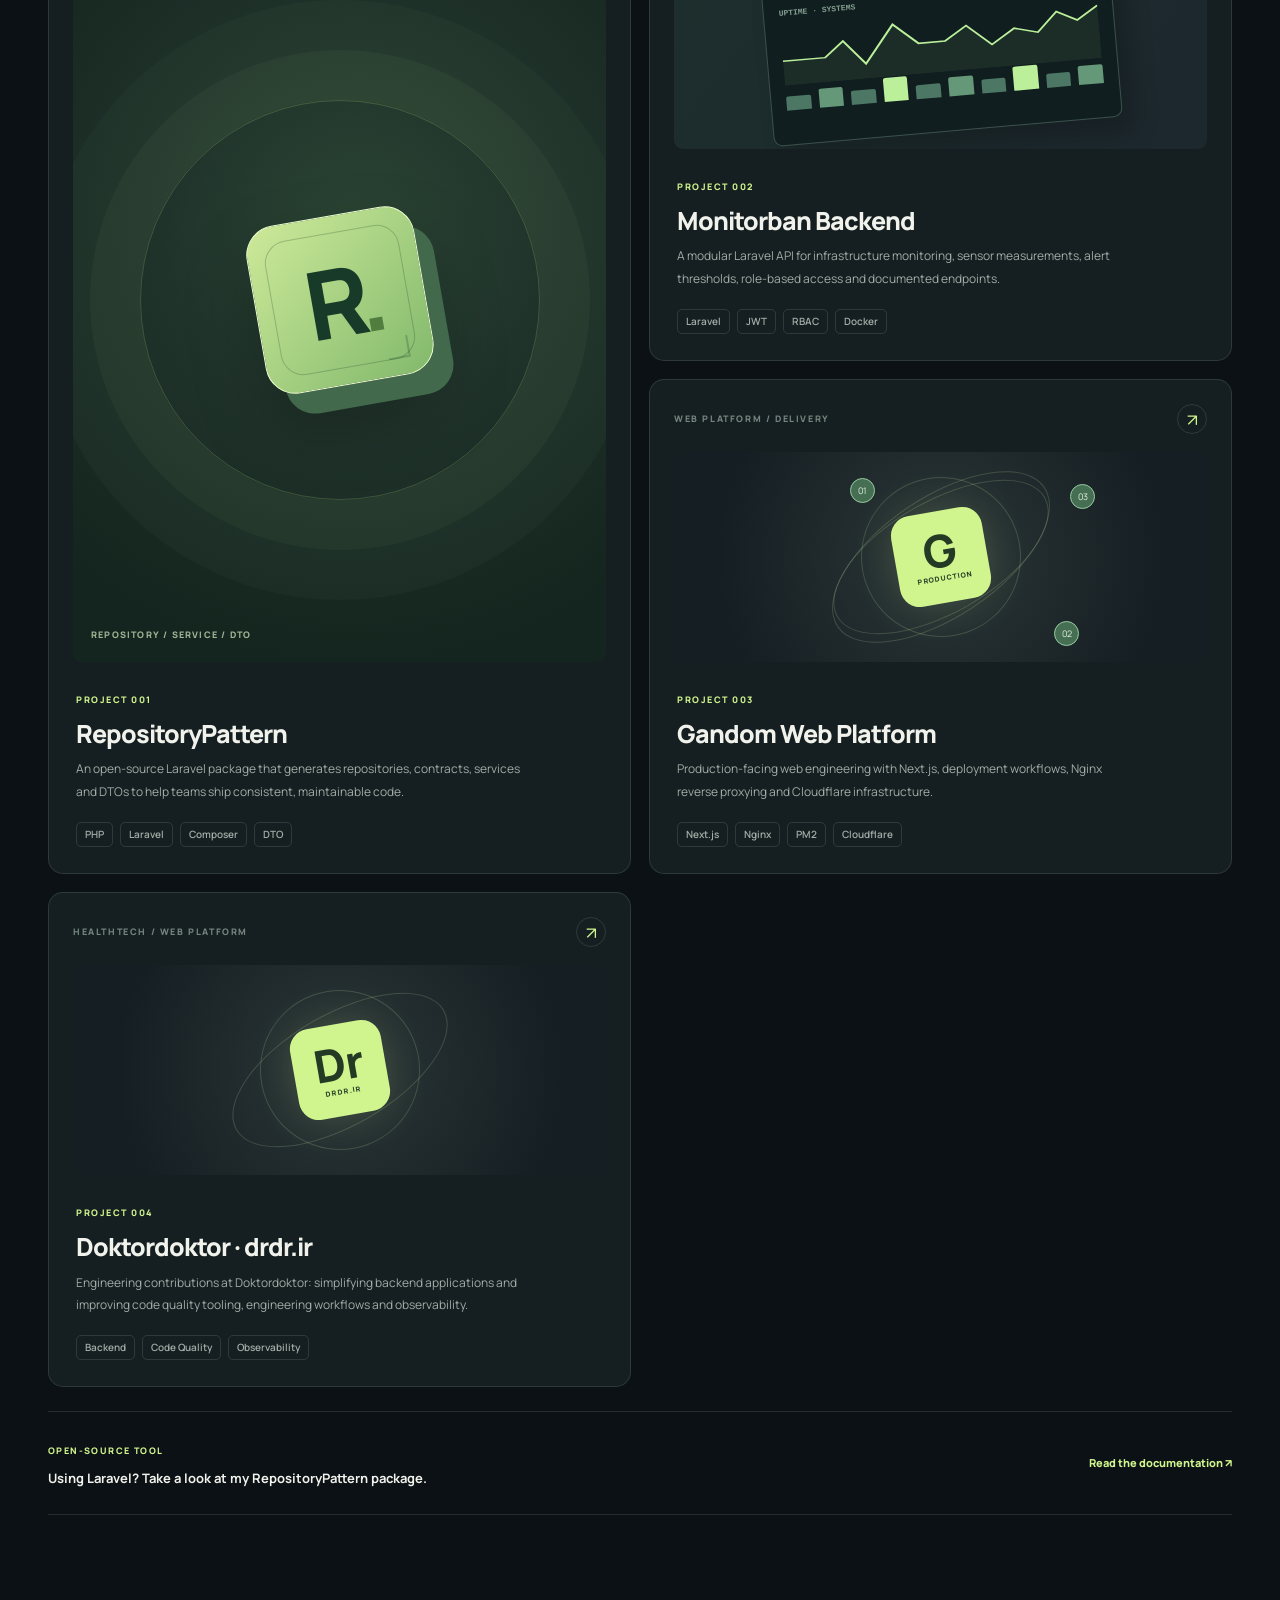
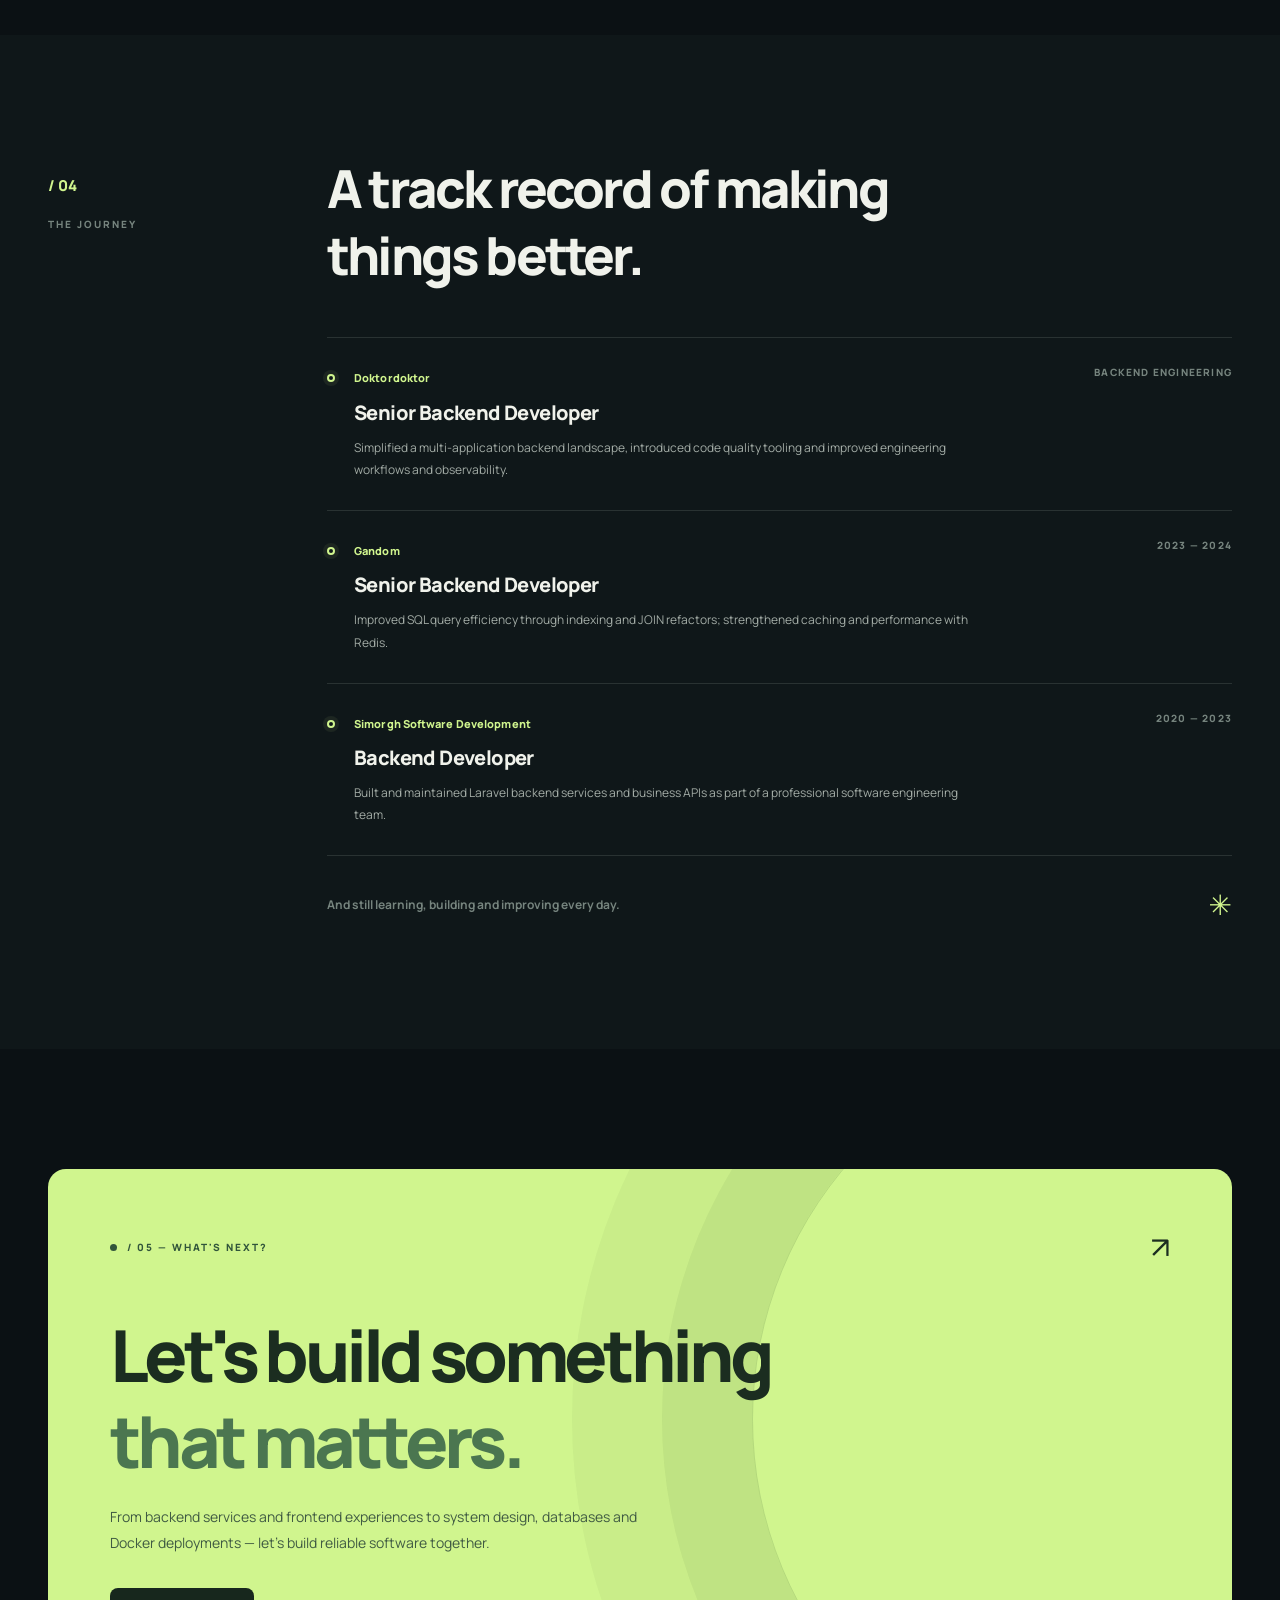
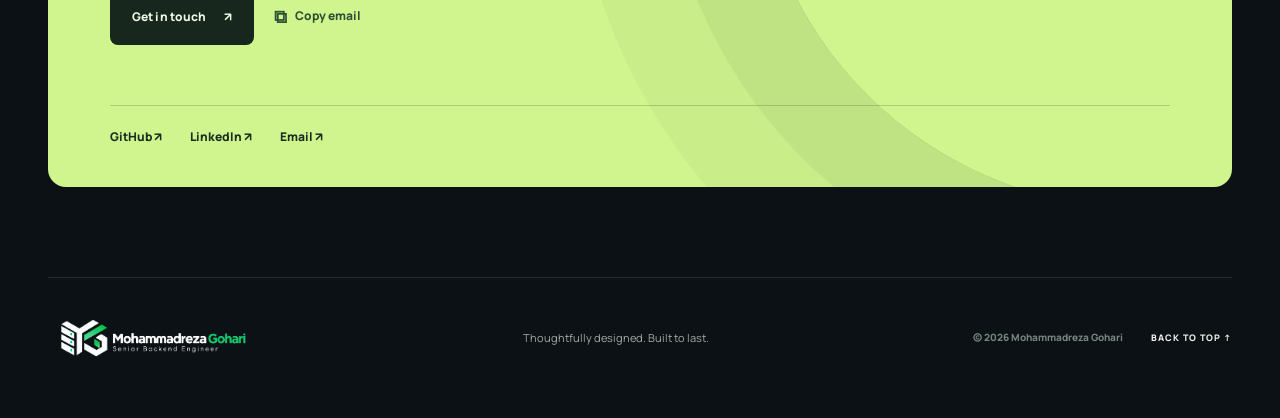
==== commit d82d34a2: "change some project and add link with my custom logo" ====
--- a/index.html
+++ b/index.html
@@ -5,11 +5,11 @@
   <meta name="viewport" content="width=device-width, initial-scale=1" />
   <meta name="theme-color" content="#0a1013" />
   <meta name="color-scheme" content="dark light" />
-  <meta name="description" content="Mohammadreza Gohari — Senior Backend Engineer specializing in PHP, Laravel, high-performance APIs, database optimization, Redis, Docker and scalable software architecture." />
+  <meta name="description" content="Mohammadreza Gohari — Software Engineer working across backend, frontend, databases, Docker, system design and algorithm design." />
   <meta name="author" content="Mohammadreza Gohari" />
   <meta property="og:type" content="website" />
-  <meta property="og:title" content="Mohammadreza Gohari — Senior Backend Engineer" />
-  <meta property="og:description" content="Designing reliable backend systems, scalable APIs and clean software architecture." />
+  <meta property="og:title" content="Mohammadreza Gohari — Software Engineer" />
+  <meta property="og:description" content="Building backend services, frontend experiences and reliable systems with thoughtful software design." />
   <meta property="og:url" content="https://mohammadrezagohari.github.io/" />
   <meta property="og:image" content="https://mohammadrezagohari.github.io/assets/og-cover.svg" />
   <meta name="twitter:card" content="summary_large_image" />
@@ -21,8 +21,8 @@
   <link href="https://fonts.googleapis.com/css2?family=DM+Sans:wght@400;500;600;700&family=Manrope:wght@400;500;600;700;800&family=Vazirmatn:wght@400;500;600;700;800&display=swap" rel="stylesheet" />
   <link rel="stylesheet" href="assets/styles.css" />
   <script defer src="assets/main.js"></script>
-  <title>Mohammadreza Gohari — Senior Backend Engineer</title>
-  <script type="application/ld+json">{"@context":"https://schema.org","@type":"Person","name":"Mohammadreza Gohari","jobTitle":"Senior Backend Engineer","url":"https://mohammadrezagohari.github.io/","sameAs":["https://github.com/mohammadrezagohari","https://www.linkedin.com/in/mohammad-reza-gohari/"],"knowsAbout":["PHP","Laravel","REST APIs","PostgreSQL","MySQL","Redis","Docker","Backend Architecture"]}</script>
+  <title>Mohammadreza Gohari — Software Engineer</title>
+  <script type="application/ld+json">{"@context":"https://schema.org","@type":"Person","name":"Mohammadreza Gohari","jobTitle":"Software Engineer","url":"https://mohammadrezagohari.github.io/","sameAs":["https://github.com/mohammadrezagohari","https://www.linkedin.com/in/mohammad-reza-gohari/"],"knowsAbout":["PHP","Laravel","REST APIs","PostgreSQL","MySQL","Redis","Docker","Backend Development","Frontend Development","Next.js","System Design","Algorithm Design"]}</script>
 </head>
 <body>
   <a class="skip-link" href="#main" data-i18n="skip">Skip to content</a>
@@ -30,8 +30,7 @@
   <header class="site-header" id="top">
     <div class="container header-inner">
       <a class="brand" href="#top" aria-label="Mohammadreza Gohari — Home">
-        <span class="brand-mark">M<span class="brand-sep">/</span>G<span class="brand-dot">.</span></span>
-        <span class="brand-sub" data-i18n="brandSubtitle">BACKEND ENGINEER</span>
+        <img class="brand-logo" src="assets/logo.png" alt="Mohammadreza Gohari" width="2172" height="724" decoding="async" />
       </a>
       <nav class="main-nav" id="main-nav" aria-label="Primary navigation">
         <a href="#about" data-i18n="navAbout">About</a>
@@ -59,10 +58,10 @@
       <div class="orb orb-two" aria-hidden="true"></div>
       <div class="container hero-grid">
         <div class="hero-copy">
-          <div class="eyebrow status-line"><span class="status-dot"></span><span data-i18n="heroAvailability">OPEN TO REMOTE BACKEND OPPORTUNITIES</span></div>
+          <div class="eyebrow status-line"><span class="status-dot"></span><span data-i18n="heroAvailability">OPEN TO REMOTE SOFTWARE ENGINEERING OPPORTUNITIES</span></div>
           <p class="intro-line" data-i18n="heroIntro">Hello, I'm Mohammadreza Gohari.</p>
           <h1 id="hero-title"><span data-i18n="heroTitleA">I build what</span><br /><span data-i18n="heroTitleB">powers the </span><span class="accent-underline" data-i18n="heroTitleC">product.</span></h1>
-          <p class="hero-description" data-i18n="heroDescription">Senior Backend Engineer with 9+ years in software development. I design scalable Laravel APIs, shape maintainable architectures, and make complex systems feel simple.</p>
+          <p class="hero-description" data-i18n="heroDescription">Software Engineer with 9+ years in software development. I build backend services and frontend experiences, design systems and algorithms, optimize databases, and containerize applications with Docker.</p>
           <div class="hero-ctas">
             <a class="button button-primary" href="#work"><span data-i18n="ctaProjects">Explore my work</span><svg width="17" height="17" viewBox="0 0 24 24" fill="none" stroke="currentColor" stroke-width="1.9" stroke-linecap="round" stroke-linejoin="round" aria-hidden="true"><path d="M5 12h14m-7-7 7 7-7 7"/></svg></a>
             <a class="button button-text" href="mailto:eng.mr.gohari@gmail.com"><span data-i18n="ctaContact">Let's talk</span><span class="text-arrow" aria-hidden="true">↗</span></a>
@@ -72,10 +71,10 @@
             <span class="proof-divider" aria-hidden="true"></span>
             <div><strong>PHP <span>/</span> Laravel</strong><span data-i18n="statSpecialty">Core specialization</span></div>
             <span class="proof-divider" aria-hidden="true"></span>
-            <div><strong>API <span>/</span> Scale</strong><span data-i18n="statApproach">Architecture mindset</span></div>
+            <div><strong>Systems <span>/</span> Design</strong><span data-i18n="statApproach">Architecture mindset</span></div>
           </div>
         </div>
-        <div class="hero-visual" aria-label="Profile and backend engineering showcase">
+        <div class="hero-visual" aria-label="Profile and software engineering showcase">
           <div class="profile-halo" aria-hidden="true"></div>
           <div class="portrait-card">
             <div class="portrait-grid" aria-hidden="true"></div>
@@ -84,7 +83,7 @@
               <img class="portrait-photo" src="https://avatars.githubusercontent.com/u/45491737?v=4&amp;size=560" alt="Mohammadreza Gohari — GitHub profile picture" loading="eager" decoding="async" onerror="this.style.display='none'; this.parentElement.classList.add('image-failed');" />
               <span class="portrait-fallback" aria-hidden="true">MG<span>.</span></span>
             </div>
-            <div class="portrait-bottom"><div><span data-i18n="portraitName">MOHAMMADREZA GOHARI</span><small data-i18n="portraitRole">SENIOR BACKEND ENGINEER</small></div><span class="portrait-pin" aria-hidden="true">↗</span></div>
+            <div class="portrait-bottom"><div><span data-i18n="portraitName">MOHAMMADREZA GOHARI</span><small data-i18n="portraitRole">SOFTWARE ENGINEER</small></div><span class="portrait-pin" aria-hidden="true">↗</span></div>
           </div>
           <div class="floating-code" aria-hidden="true"><span class="code-accent">&lt;?</span>php<br /><span class="code-muted">// engineered to scale</span><br /><span class="code-accent">return</span> <span class="code-light">$reliability</span>;<span class="code-cursor">_</span></div>
           <div class="floating-badge"><span class="badge-icon">↗</span><span><b data-i18n="floatingTitle">Built for production</b><small>API · DATA · SYSTEMS</small></span></div>
@@ -100,7 +99,7 @@
         <div class="section-aside reveal"><span class="section-number">/ 01</span><span class="section-label" data-i18n="aboutEyebrow">A LITTLE ABOUT ME</span></div>
         <div class="section-content reveal">
           <h2 id="about-title" class="section-display" data-i18n="aboutHeading">Good software is invisible. Great engineering isn't.</h2>
-          <div class="about-columns"><p data-i18n="aboutBody1">I'm a backend-focused engineer who enjoys the challenging parts: designing clear APIs, reducing database bottlenecks, untangling complex business logic, and building systems teams can confidently maintain.</p><p data-i18n="aboutBody2">My approach combines clean architecture and pragmatic delivery. From Laravel and relational databases to Redis, queues, Docker and observability, I care about how software behaves in the real world — not just in a local environment.</p></div>
+          <div class="about-columns"><p data-i18n="aboutBody1">I work across backend and frontend development, connecting reliable APIs with practical user experiences. I enjoy system design, algorithm design, and turning complex requirements into maintainable software.</p><p data-i18n="aboutBody2">My toolkit spans PHP, Laravel, Next.js, relational databases, Redis and Docker. From data modeling and query optimization to containerization and deployment, I care about the whole path from an idea to a running product.</p></div>
           <div class="values-row"><div><span class="value-icon">⌘</span><span data-i18n="value1">Think in systems</span></div><div><span class="value-icon">◎</span><span data-i18n="value2">Optimize with evidence</span></div><div><span class="value-icon">↗</span><span data-i18n="value3">Build for maintainability</span></div></div>
         </div>
       </div>
@@ -110,10 +109,12 @@
       <div class="container">
         <div class="section-header reveal"><div><div class="eyebrow label-with-line"><span data-i18n="expertiseEyebrow">/ 02 — THE TOOLKIT</span></div><h2 id="expertise-title" class="section-display" data-i18n="expertiseHeading">My kind of engineering.</h2></div><p class="section-header-note" data-i18n="expertiseIntro">Thoughtful architecture. Measurable performance. Reliable production systems.</p></div>
         <div class="expertise-grid">
-          <article class="expertise-card reveal"><div class="expertise-top"><span class="skill-visual skill-code">{ }</span><span class="card-index">01 / 04</span></div><h3 data-i18n="skill1Title">Backend architecture</h3><p data-i18n="skill1Body">Clean code, SOLID principles, modular design, service boundaries and scalable API architecture.</p><div class="tag-row"><span>Laravel</span><span>PHP</span><span>REST API</span><span>DDD</span></div></article>
-          <article class="expertise-card reveal"><div class="expertise-top"><span class="skill-visual skill-data">▥</span><span class="card-index">02 / 04</span></div><h3 data-i18n="skill2Title">Data & performance</h3><p data-i18n="skill2Body">SQL profiling, indexes, query refactoring, caching strategies and concurrency-aware data flows.</p><div class="tag-row"><span>MySQL</span><span>PostgreSQL</span><span>Redis</span></div></article>
-          <article class="expertise-card reveal"><div class="expertise-top"><span class="skill-visual skill-infra">⎔</span><span class="card-index">03 / 04</span></div><h3 data-i18n="skill3Title">Infrastructure & delivery</h3><p data-i18n="skill3Body">Containerized workflows, deployment pipelines, Linux operations, reliable queues and production readiness.</p><div class="tag-row"><span>Docker</span><span>Nginx</span><span>CI/CD</span><span>Linux</span></div></article>
-          <article class="expertise-card reveal"><div class="expertise-top"><span class="skill-visual skill-check">✓</span><span class="card-index">04 / 04</span></div><h3 data-i18n="skill4Title">Quality & reliability</h3><p data-i18n="skill4Body">Automated testing, static analysis, consistent conventions, debugging and production observability.</p><div class="tag-row"><span>PHPUnit</span><span>PHPStan</span><span>Pint</span><span>OpenAPI</span></div></article>
+          <article class="expertise-card reveal"><div class="expertise-top"><span class="skill-visual skill-code">{ }</span><span class="card-index">01 / 06</span></div><h3 data-i18n="skill1Title">Backend architecture</h3><p data-i18n="skill1Body">Clean code, SOLID principles, modular design, service boundaries and scalable API architecture.</p><div class="tag-row"><span>Laravel</span><span>PHP</span><span>REST API</span><span>DDD</span></div></article>
+          <article class="expertise-card reveal"><div class="expertise-top"><span class="skill-visual skill-data">▥</span><span class="card-index">02 / 06</span></div><h3 data-i18n="skill2Title">Data & performance</h3><p data-i18n="skill2Body">SQL profiling, indexes, query refactoring, caching strategies and concurrency-aware data flows.</p><div class="tag-row"><span>MySQL</span><span>PostgreSQL</span><span>Redis</span></div></article>
+          <article class="expertise-card reveal"><div class="expertise-top"><span class="skill-visual skill-infra">⎔</span><span class="card-index">03 / 06</span></div><h3 data-i18n="skill3Title">Infrastructure & DevOps</h3><p data-i18n="skill3Body">Dockerizing applications, self-hosting GitLab and Plane in isolated environments, configuring Nginx, and setting up VPN access for teams to source code and databases.</p><div class="tag-row"><span>Docker</span><span>Nginx</span><span>GitLab</span><span>Plane</span><span>Linux</span><span>VPN</span></div></article>
+          <article class="expertise-card reveal"><div class="expertise-top"><span class="skill-visual skill-check">✓</span><span class="card-index">04 / 06</span></div><h3 data-i18n="skill4Title">Quality & reliability</h3><p data-i18n="skill4Body">Automated testing, static analysis, consistent conventions, debugging and production observability.</p><div class="tag-row"><span>PHPUnit</span><span>PHPStan</span><span>Pint</span><span>OpenAPI</span></div></article>
+          <article class="expertise-card reveal"><div class="expertise-top"><span class="skill-visual skill-code">{ }</span><span class="card-index">05 / 06</span></div><h3 data-i18n="skill5Title">Frontend development</h3><p data-i18n="skill5Body">Building web interfaces with Next.js, integrating APIs and connecting frontend experiences to backend services.</p><div class="tag-row"><span>Next.js</span><span>Frontend</span><span>API Integration</span></div></article>
+          <article class="expertise-card reveal"><div class="expertise-top"><span class="skill-visual skill-code">{ }</span><span class="card-index">06 / 06</span></div><h3 data-i18n="skill6Title">System & algorithm design</h3><p data-i18n="skill6Body">Designing system boundaries, choosing data structures and algorithms, analyzing complexity and balancing scalability with maintainability.</p><div class="tag-row"><span>System Design</span><span>Algorithms</span><span>Data Structures</span></div></article>
         </div>
       </div>
     </section>
@@ -132,11 +133,12 @@
             <div class="project-art monitoring-art" aria-hidden="true"><div class="monitor-window"><div class="monitor-head"><span></span><span></span><span></span></div><div class="monitor-meta"><span>UPTIME · SYSTEMS</span><span class="monitor-live">● LIVE</span></div><svg viewBox="0 0 300 100" preserveAspectRatio="none"><path d="M0 64 H40 L58 42 L78 78 L106 24 L129 55 L154 55 L175 35 L198 66 L220 45 L242 54 L261 26 L280 41 L300 22" fill="none" stroke="currentColor" stroke-width="2.2"/><path d="M0 64 H40 L58 42 L78 78 L106 24 L129 55 L154 55 L175 35 L198 66 L220 45 L242 54 L261 26 L280 41 L300 22 V100 H0Z" fill="currentColor" opacity=".07"/></svg><div class="monitor-bars"><span></span><span></span><span></span><span></span><span></span><span></span><span></span><span></span><span></span><span></span></div></div></div>
             <div class="project-info"><span class="project-small-number">PROJECT 002</span><h3>Monitorban Backend</h3><p data-i18n="project2Desc">A modular Laravel API for infrastructure monitoring, sensor measurements, alert thresholds, role-based access and documented endpoints.</p><div class="project-tech"><span>Laravel</span><span>JWT</span><span>RBAC</span><span>Docker</span></div></div>
           </a>
-          <a class="project-card reveal" href="https://github.com/mohammadrezagohari/gandom-new-frontend" target="_blank" rel="noopener noreferrer" aria-label="Gandom Web Platform on GitHub">
+          <a class="project-card reveal" href="https://gandom.link/" target="_blank" rel="noopener noreferrer" aria-label="Gandom Web Platform website">
             <div class="project-card-top"><span class="project-category" data-i18n="project3Type">WEB PLATFORM / DELIVERY</span><span class="project-arrow" aria-hidden="true">↗</span></div>
             <div class="project-art delivery-art" aria-hidden="true"><div class="delivery-orbit orbit-a"></div><div class="delivery-orbit orbit-b"></div><div class="delivery-orbit orbit-c"></div><div class="delivery-center"><span>G</span><small>PRODUCTION</small></div><div class="delivery-node node-one">01</div><div class="delivery-node node-two">02</div><div class="delivery-node node-three">03</div></div>
             <div class="project-info"><span class="project-small-number">PROJECT 003</span><h3>Gandom Web Platform</h3><p data-i18n="project3Desc">Production-facing web engineering with Next.js, deployment workflows, Nginx reverse proxying and Cloudflare infrastructure.</p><div class="project-tech"><span>Next.js</span><span>Nginx</span><span>PM2</span><span>Cloudflare</span></div></div>
           </a>
+          <a class="project-card reveal" href="https://drdr.ir/" target="_blank" rel="noopener noreferrer" aria-label="Doktordoktor website"><div class="project-card-top"><span class="project-category" data-i18n="project4Type">HEALTHTECH / WEB PLATFORM</span><span class="project-arrow" aria-hidden="true">↗</span></div><div class="project-art delivery-art" aria-hidden="true"><div class="delivery-orbit orbit-a"></div><div class="delivery-orbit orbit-b"></div><div class="delivery-center"><span>Dr</span><small>DRDR.IR</small></div></div><div class="project-info"><span class="project-small-number">PROJECT 004</span><h3>Doktordoktor · drdr.ir</h3><p data-i18n="project4Desc">Engineering contributions at Doktordoktor: simplifying backend applications and improving code quality tooling, engineering workflows and observability.</p><div class="project-tech"><span>Backend</span><span>Code Quality</span><span>Observability</span></div></div></a>
         </div>
         <div class="package-cta reveal"><div><span class="tiny-tag" data-i18n="packageLabel">OPEN-SOURCE TOOL</span><p data-i18n="packageText">Using Laravel? Take a look at my RepositoryPattern package.</p></div><a href="https://mohammadrezagohari.github.io/RepositoryPattern/" target="_blank" rel="noopener noreferrer"><span data-i18n="packageAction">Read the documentation</span> ↗</a></div>
       </div>
@@ -144,10 +146,10 @@
 
     <section class="section-pad experience-section" id="experience" aria-labelledby="experience-title"><div class="container section-layout"><div class="section-aside reveal"><span class="section-number">/ 04</span><span class="section-label" data-i18n="expEyebrow">THE JOURNEY</span></div><div class="section-content reveal"><h2 id="experience-title" class="section-display" data-i18n="expHeading">A track record of making things better.</h2><div class="timeline"><div class="timeline-item"><div class="timeline-marker"></div><div class="timeline-info"><span class="timeline-company">Doktordoktor</span><h3 data-i18n="exp1Role">Senior Backend Developer</h3><p data-i18n="exp1Desc">Simplified a multi-application backend landscape, introduced code quality tooling and improved engineering workflows and observability.</p></div><span class="timeline-meta" data-i18n="exp1Meta">BACKEND ENGINEERING</span></div><div class="timeline-item"><div class="timeline-marker"></div><div class="timeline-info"><span class="timeline-company">Gandom</span><h3 data-i18n="exp2Role">Senior Backend Developer</h3><p data-i18n="exp2Desc">Improved SQL query efficiency through indexing and JOIN refactors; strengthened caching and performance with Redis.</p></div><span class="timeline-meta">2023 — 2024</span></div><div class="timeline-item"><div class="timeline-marker"></div><div class="timeline-info"><span class="timeline-company">Simorgh Software Development</span><h3 data-i18n="exp3Role">Backend Developer</h3><p data-i18n="exp3Desc">Built and maintained Laravel backend services and business APIs as part of a professional software engineering team.</p></div><span class="timeline-meta">2020 — 2023</span></div></div><div class="experience-bottom"><span data-i18n="expEnd">And still learning, building and improving every day.</span><span class="star-symbol" aria-hidden="true">✳</span></div></div></div></section>
 
-    <section class="contact-section section-pad" id="contact" aria-labelledby="contact-title"><div class="container"><div class="contact-card reveal"><div class="contact-pattern" aria-hidden="true"></div><div class="contact-top"><span class="eyebrow"><span class="mini-green-dot"></span><span data-i18n="contactEyebrow">/ 05 — WHAT'S NEXT?</span></span><span class="contact-corner" aria-hidden="true">↗</span></div><h2 id="contact-title"><span data-i18n="contactHeading1">Let's build something</span><br/><span class="contact-highlight" data-i18n="contactHeading2">that matters.</span></h2><p data-i18n="contactDescription">Whether it's backend architecture, a complex API, or the next great engineering team — I'd love to hear about it.</p><div class="contact-actions"><a class="button contact-email" href="mailto:eng.mr.gohari@gmail.com"><span data-i18n="contactCta">Get in touch</span><span aria-hidden="true">↗</span></a><button class="copy-email" type="button" id="copy-email" aria-label="Copy email address"><span class="copy-icon" aria-hidden="true">⧉</span><span data-i18n="copyEmail">Copy email</span></button></div><div class="contact-links"><a href="https://github.com/mohammadrezagohari" target="_blank" rel="noopener noreferrer">GitHub ↗</a><a href="https://www.linkedin.com/in/mohammad-reza-gohari/" target="_blank" rel="noopener noreferrer">LinkedIn ↗</a><a href="mailto:eng.mr.gohari@gmail.com">Email ↗</a></div></div></div></section>
+    <section class="contact-section section-pad" id="contact" aria-labelledby="contact-title"><div class="container"><div class="contact-card reveal"><div class="contact-pattern" aria-hidden="true"></div><div class="contact-top"><span class="eyebrow"><span class="mini-green-dot"></span><span data-i18n="contactEyebrow">/ 05 — WHAT'S NEXT?</span></span><span class="contact-corner" aria-hidden="true">↗</span></div><h2 id="contact-title"><span data-i18n="contactHeading1">Let's build something</span><br/><span class="contact-highlight" data-i18n="contactHeading2">that matters.</span></h2><p data-i18n="contactDescription">From backend services and frontend experiences to system design, databases and Docker deployments — let’s build reliable software together.</p><div class="contact-actions"><a class="button contact-email" href="mailto:eng.mr.gohari@gmail.com"><span data-i18n="contactCta">Get in touch</span><span aria-hidden="true">↗</span></a><button class="copy-email" type="button" id="copy-email" aria-label="Copy email address"><span class="copy-icon" aria-hidden="true">⧉</span><span data-i18n="copyEmail">Copy email</span></button></div><div class="contact-links"><a href="https://github.com/mohammadrezagohari" target="_blank" rel="noopener noreferrer">GitHub ↗</a><a href="https://www.linkedin.com/in/mohammad-reza-gohari/" target="_blank" rel="noopener noreferrer">LinkedIn ↗</a><a href="mailto:eng.mr.gohari@gmail.com">Email ↗</a></div></div></div></section>
   </main>
 
-  <footer class="site-footer"><div class="container footer-inner"><a href="#top" class="footer-logo" aria-label="Back to top">MG<span>.</span></a><span class="footer-message" data-i18n="footerMessage">Thoughtfully designed. Built to last.</span><div class="footer-last"><span>© <span id="footer-year">2026</span> Mohammadreza Gohari</span><a href="#top" data-i18n="backTop">BACK TO TOP ↑</a></div></div></footer>
+  <footer class="site-footer"><div class="container footer-inner"><a href="#top" class="footer-logo" aria-label="Back to top"><img class="brand-logo" src="assets/logo.png" alt="Mohammadreza Gohari" width="2172" height="724" loading="lazy" decoding="async" /></a><span class="footer-message" data-i18n="footerMessage">Thoughtfully designed. Built to last.</span><div class="footer-last"><span>© <span id="footer-year">2026</span> Mohammadreza Gohari</span><a href="#top" data-i18n="backTop">BACK TO TOP ↑</a></div></div></footer>
   <div id="toast" class="toast" role="status" aria-live="polite"></div>
 </body>
 </html>
--- a/assets/styles.css
+++ b/assets/styles.css
@@ -24,3 +24,5 @@
 @media(prefers-reduced-motion:reduce){*,*::before,*::after{scroll-behavior:auto!important;animation:none!important;transition:none!important}.js .reveal{opacity:1!important;transform:none!important}}
 /* Let the featured project illustration fill its taller editorial card. */
 @media(min-width:621px){.project-featured .project-art{height:auto;flex-grow:1}}
+
+.brand{min-width:0;flex-shrink:1}.brand-logo{display:block;width:260px;max-width:100%;height:auto;background:transparent;filter:invert(1) hue-rotate(180deg) brightness(1.15)}[data-theme="light"] .brand-logo{filter:none}.footer-logo .brand-logo{width:210px}.header-actions{flex-shrink:0}@media(max-width:1100px){.brand-logo{width:210px}.main-nav{gap:20px}}@media(max-width:620px){.header-inner{gap:12px}.brand-logo{width:180px}.header-actions{gap:5px}}@media(max-width:360px){.brand-logo{width:145px}}
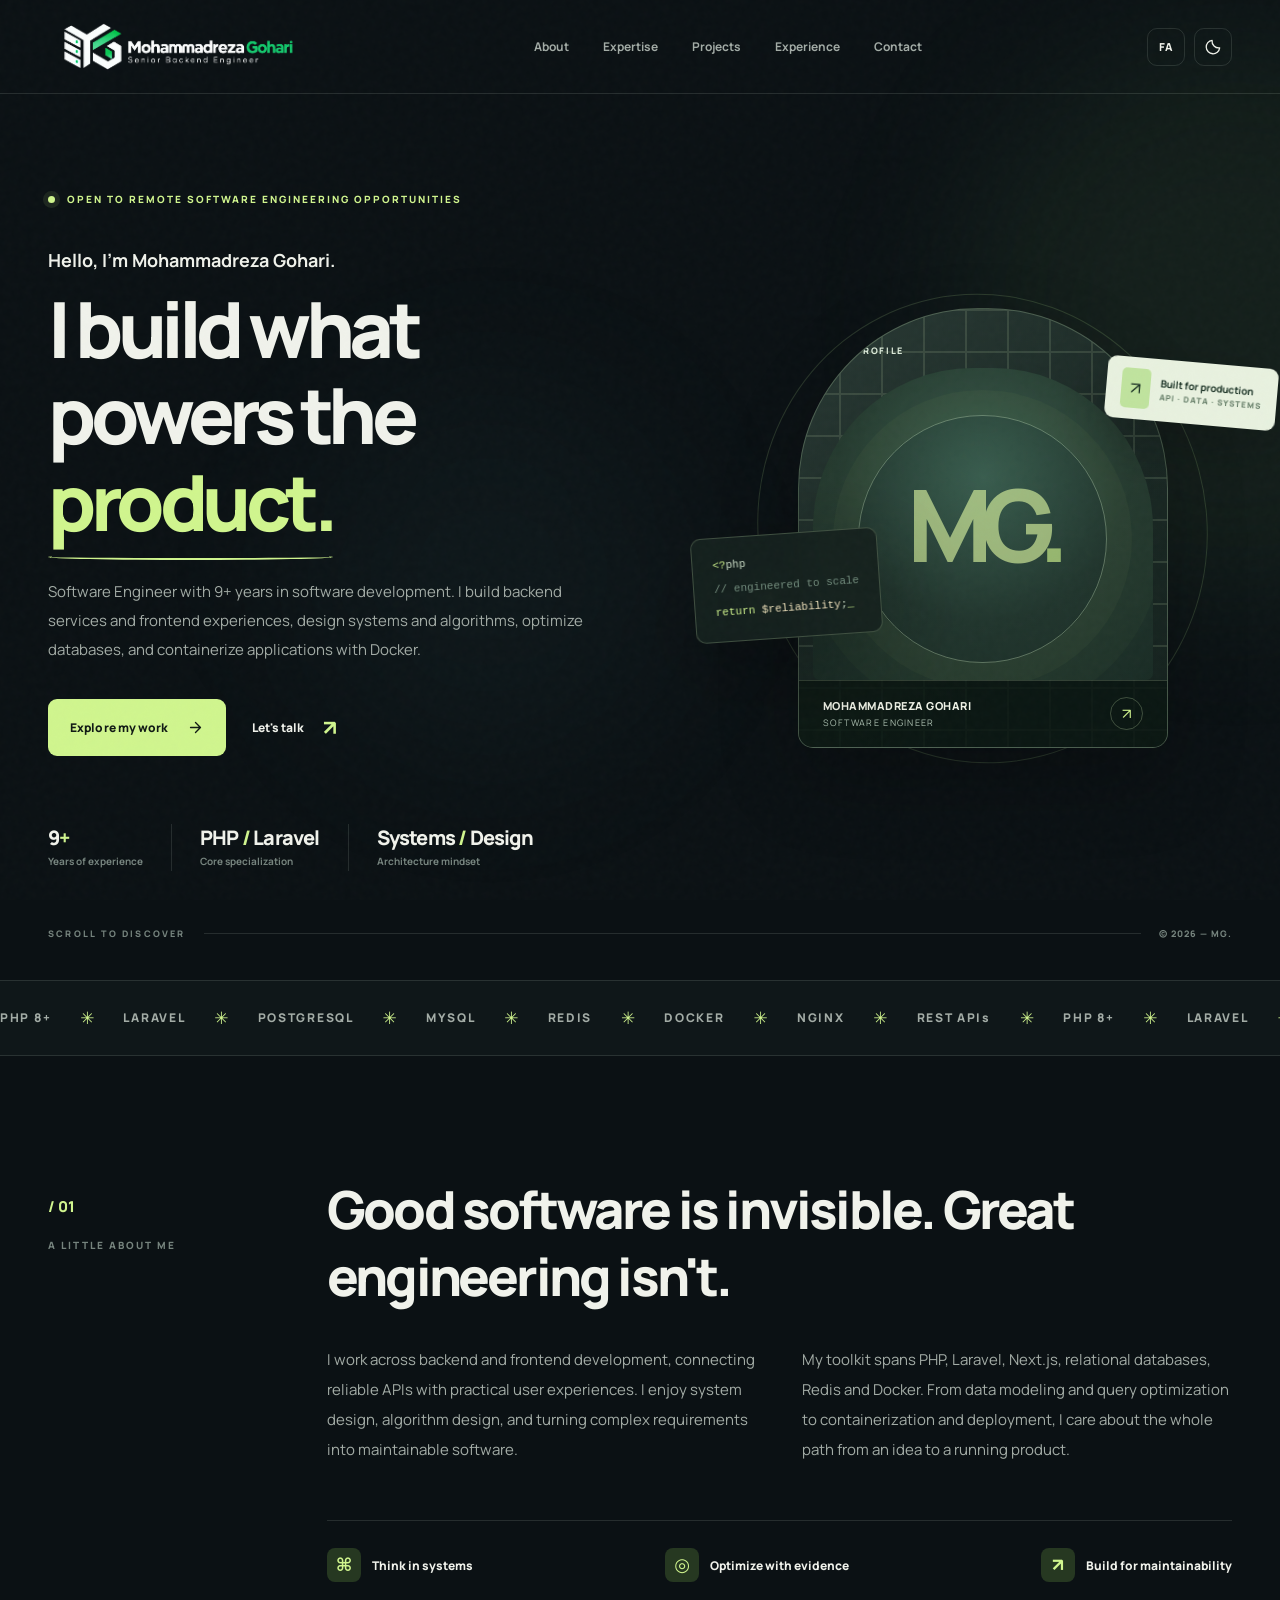
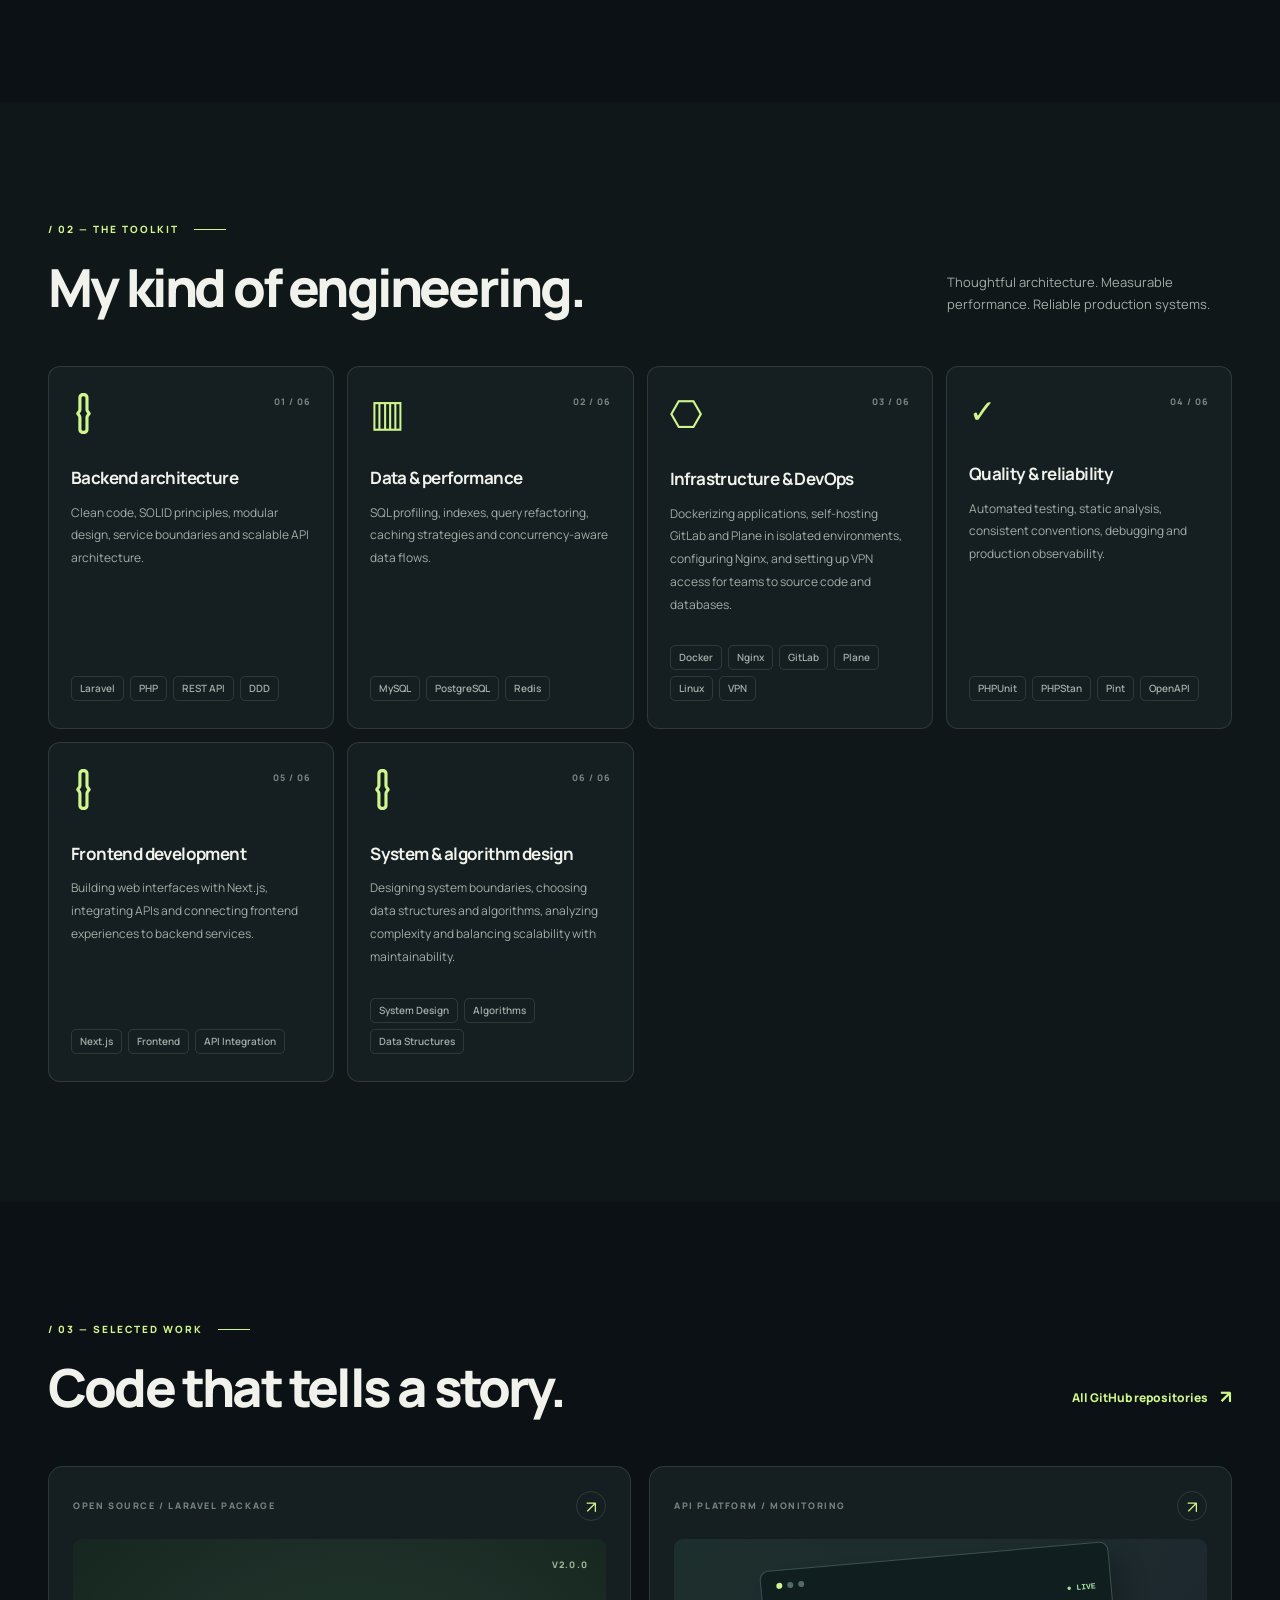
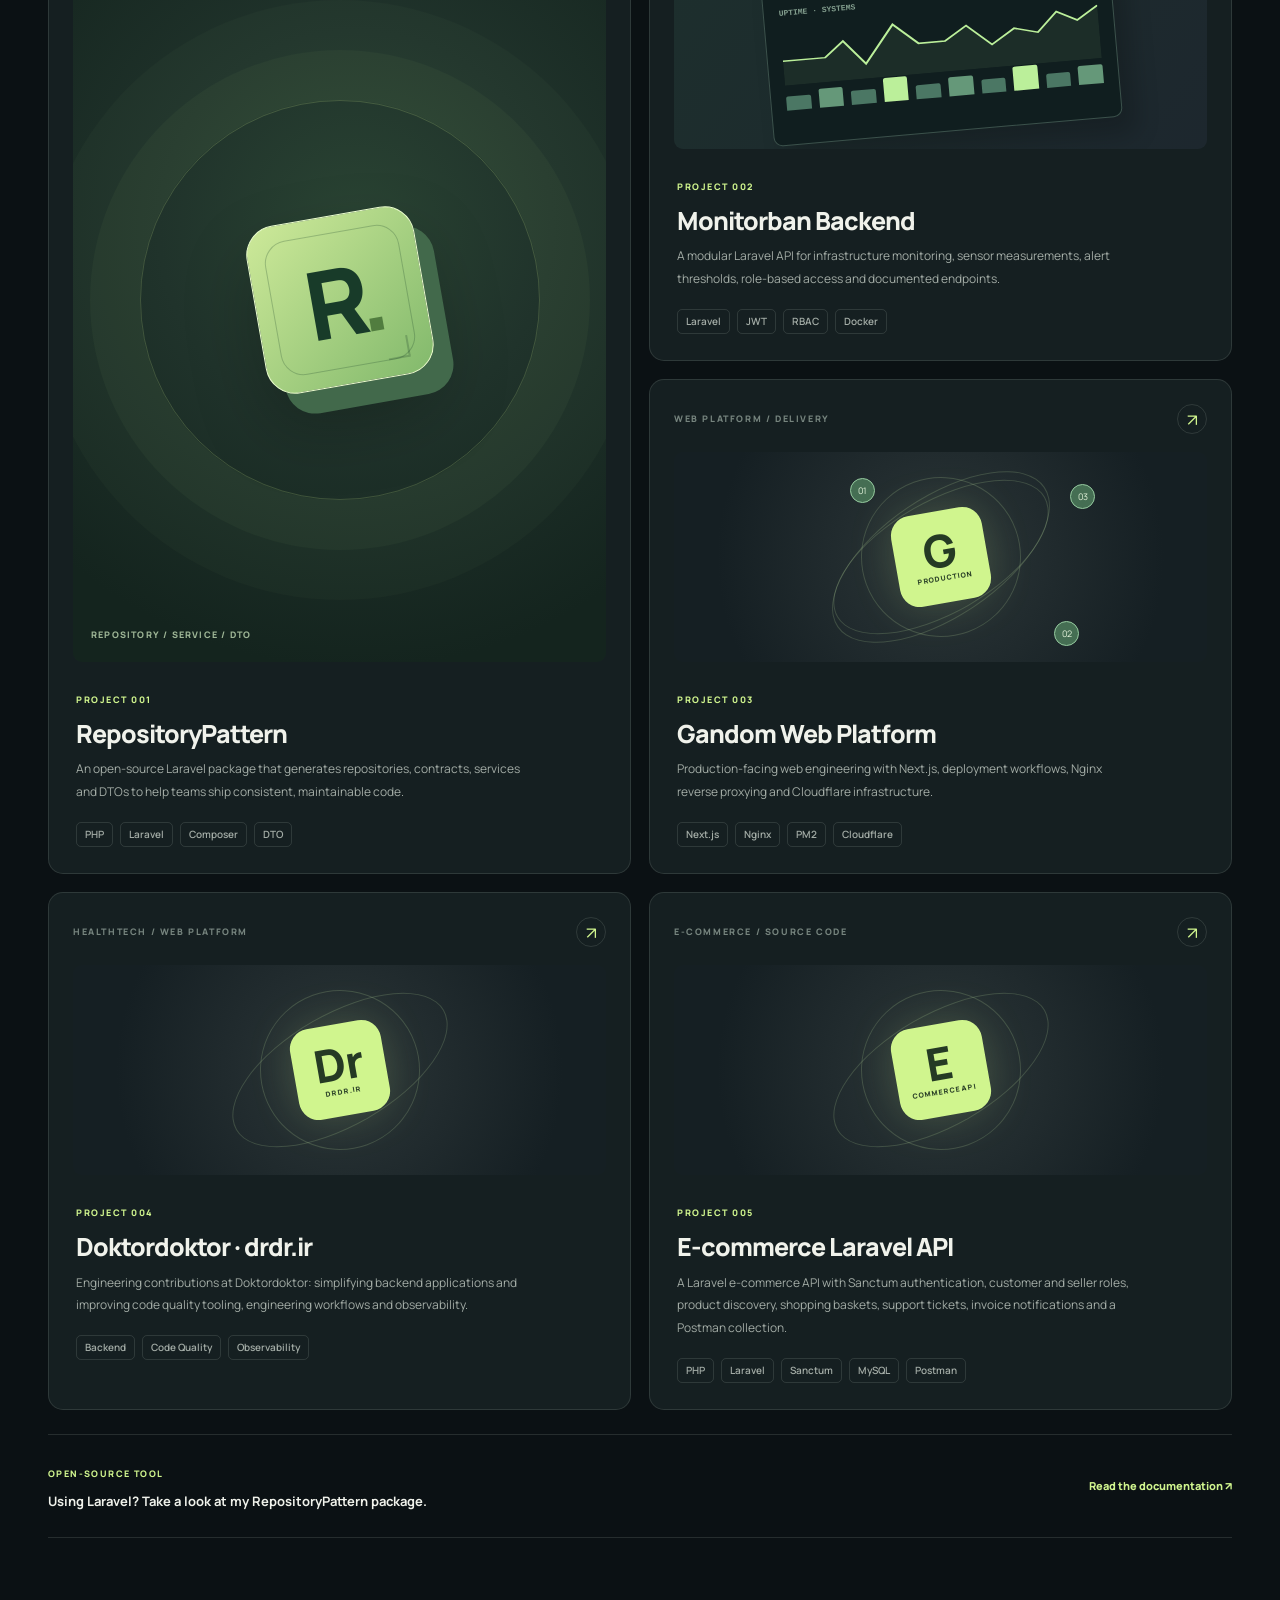
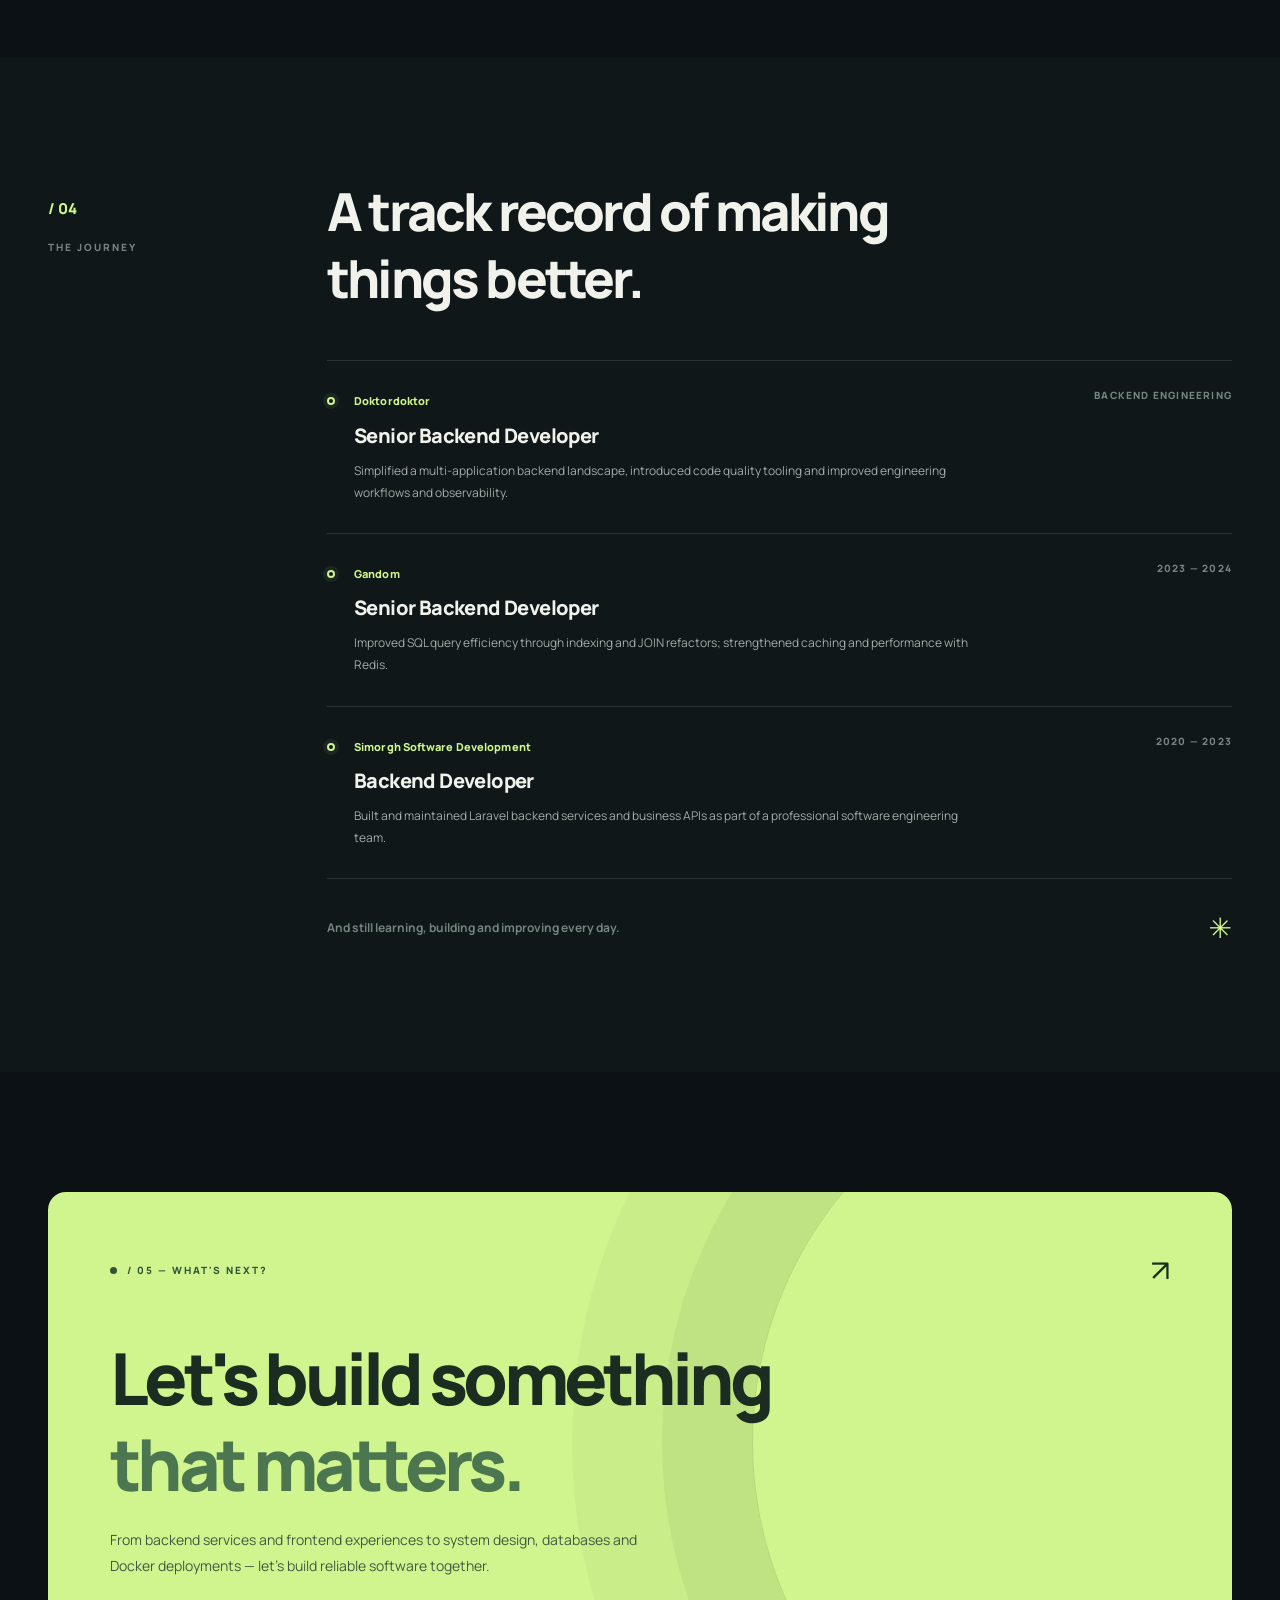
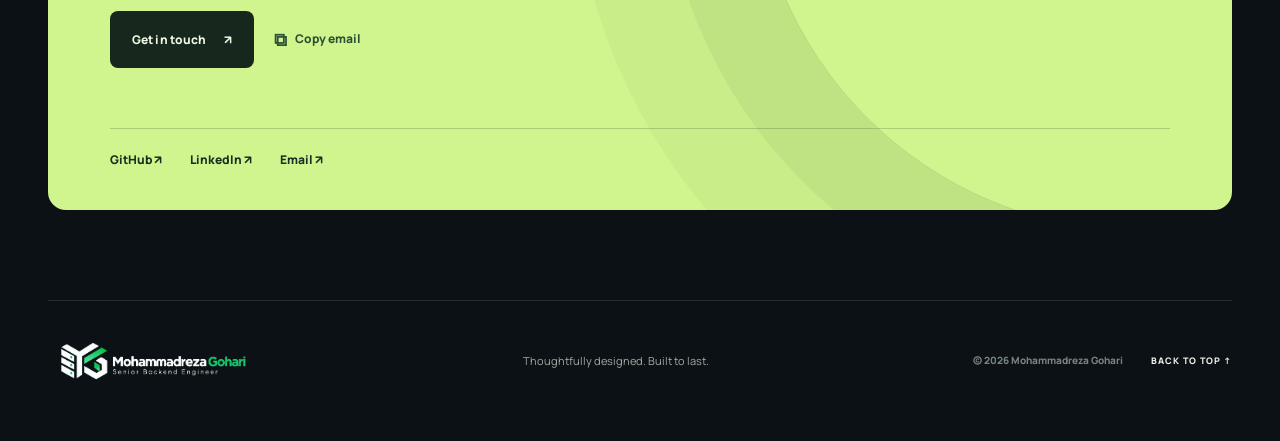
==== commit c5fb5b47: "change first exprince" ====
--- a/index.html
+++ b/index.html
@@ -2,6 +2,7 @@
 <html lang="en" dir="ltr">
 <head>
   <meta charset="utf-8" />
+  <meta name="google-site-verification" content="X9Dcysg1ZxfKj7iZsm_kgeLSWWpWT8aCZFcidi6MJFk" />
   <meta name="viewport" content="width=device-width, initial-scale=1" />
   <meta name="theme-color" content="#0a1013" />
   <meta name="color-scheme" content="dark light" />
@@ -139,6 +140,11 @@
             <div class="project-info"><span class="project-small-number">PROJECT 003</span><h3>Gandom Web Platform</h3><p data-i18n="project3Desc">Production-facing web engineering with Next.js, deployment workflows, Nginx reverse proxying and Cloudflare infrastructure.</p><div class="project-tech"><span>Next.js</span><span>Nginx</span><span>PM2</span><span>Cloudflare</span></div></div>
           </a>
           <a class="project-card reveal" href="https://drdr.ir/" target="_blank" rel="noopener noreferrer" aria-label="Doktordoktor website"><div class="project-card-top"><span class="project-category" data-i18n="project4Type">HEALTHTECH / WEB PLATFORM</span><span class="project-arrow" aria-hidden="true">↗</span></div><div class="project-art delivery-art" aria-hidden="true"><div class="delivery-orbit orbit-a"></div><div class="delivery-orbit orbit-b"></div><div class="delivery-center"><span>Dr</span><small>DRDR.IR</small></div></div><div class="project-info"><span class="project-small-number">PROJECT 004</span><h3>Doktordoktor · drdr.ir</h3><p data-i18n="project4Desc">Engineering contributions at Doktordoktor: simplifying backend applications and improving code quality tooling, engineering workflows and observability.</p><div class="project-tech"><span>Backend</span><span>Code Quality</span><span>Observability</span></div></div></a>
+          <a class="project-card reveal" href="https://github.com/mohammadrezagohari/eshop-laravel-application" target="_blank" rel="noopener noreferrer" aria-label="E-commerce Laravel API source code on GitHub">
+            <div class="project-card-top"><span class="project-category" data-i18n="project5Type">E-COMMERCE / SOURCE CODE</span><span class="project-arrow" aria-hidden="true">↗</span></div>
+            <div class="project-art delivery-art" aria-hidden="true"><div class="delivery-orbit orbit-a"></div><div class="delivery-orbit orbit-b"></div><div class="delivery-center"><span>E</span><small>COMMERCE API</small></div></div>
+            <div class="project-info"><span class="project-small-number">PROJECT 005</span><h3>E-commerce Laravel API</h3><p data-i18n="project5Desc">A Laravel e-commerce API with Sanctum authentication, customer and seller roles, product discovery, shopping baskets, support tickets, invoice notifications and a Postman collection.</p><div class="project-tech"><span>PHP</span><span>Laravel</span><span>Sanctum</span><span>MySQL</span><span>Postman</span></div></div>
+          </a>
         </div>
         <div class="package-cta reveal"><div><span class="tiny-tag" data-i18n="packageLabel">OPEN-SOURCE TOOL</span><p data-i18n="packageText">Using Laravel? Take a look at my RepositoryPattern package.</p></div><a href="https://mohammadrezagohari.github.io/RepositoryPattern/" target="_blank" rel="noopener noreferrer"><span data-i18n="packageAction">Read the documentation</span> ↗</a></div>
       </div>
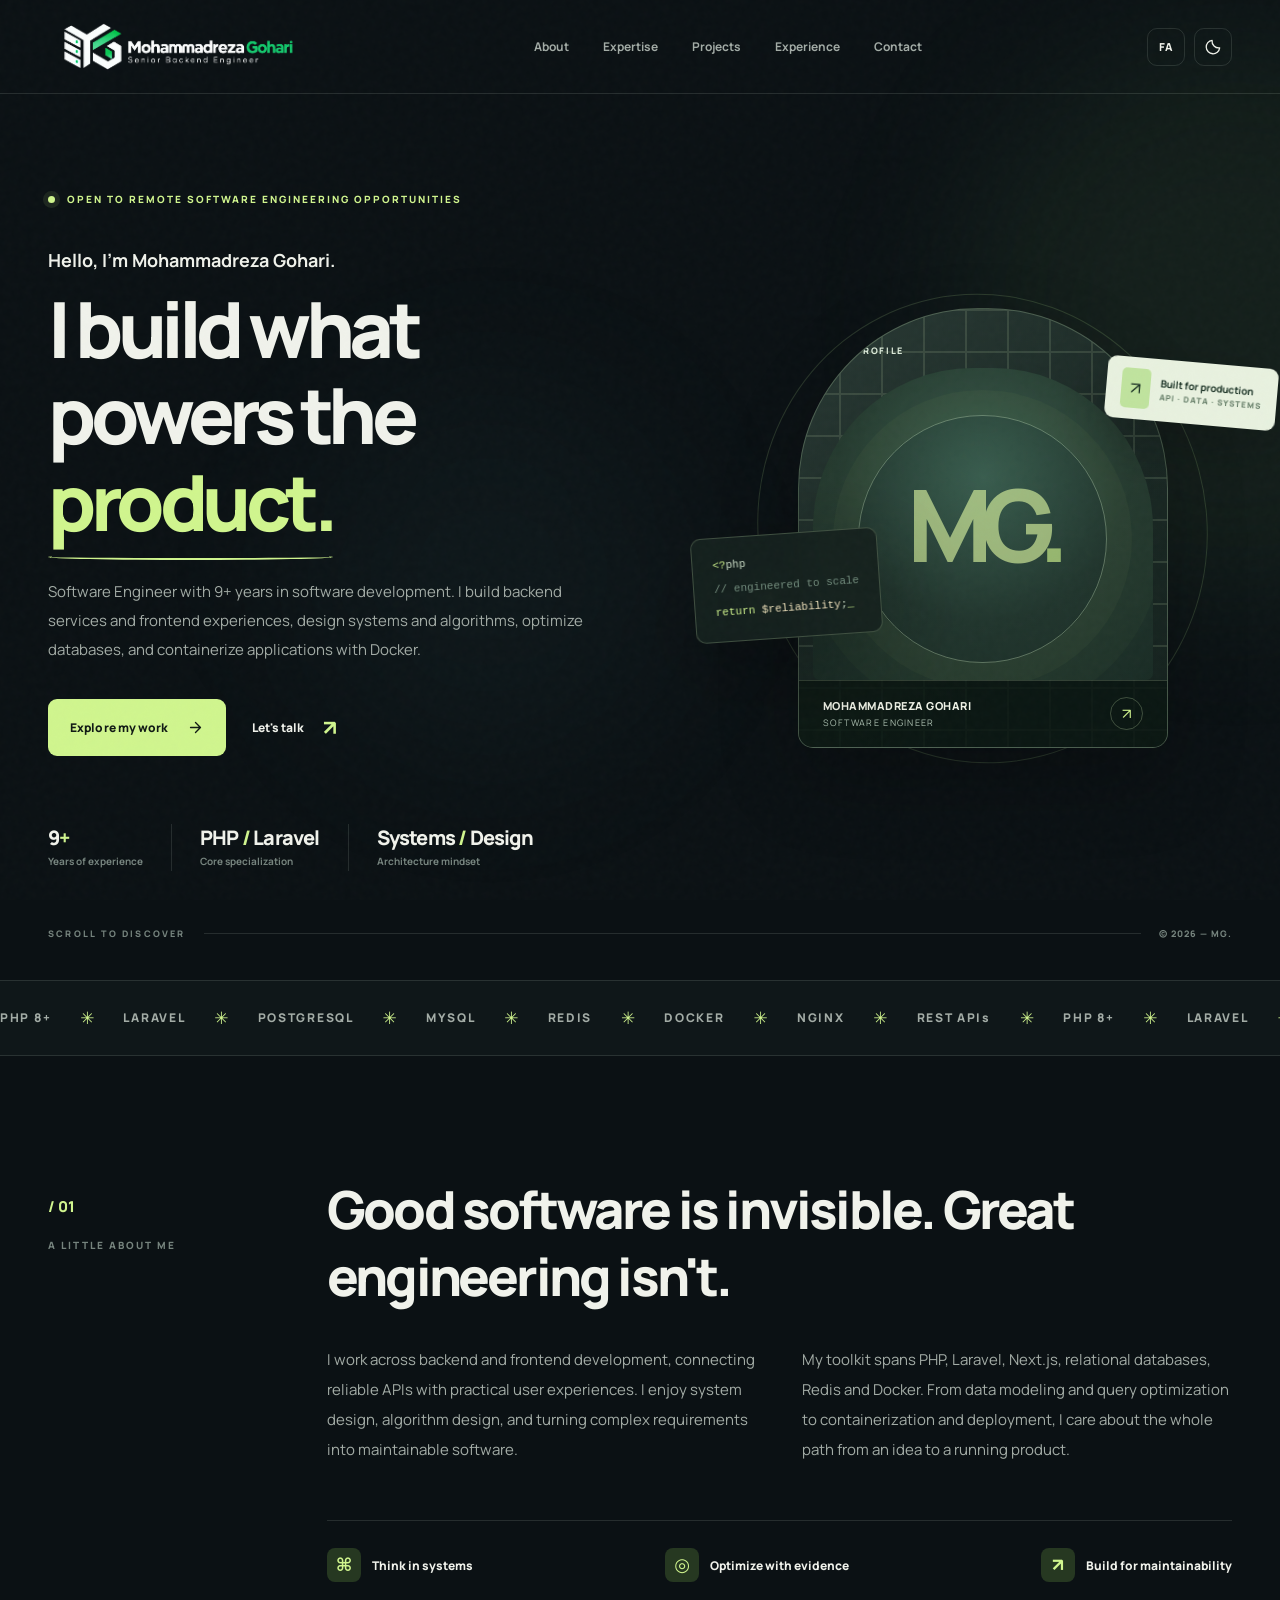
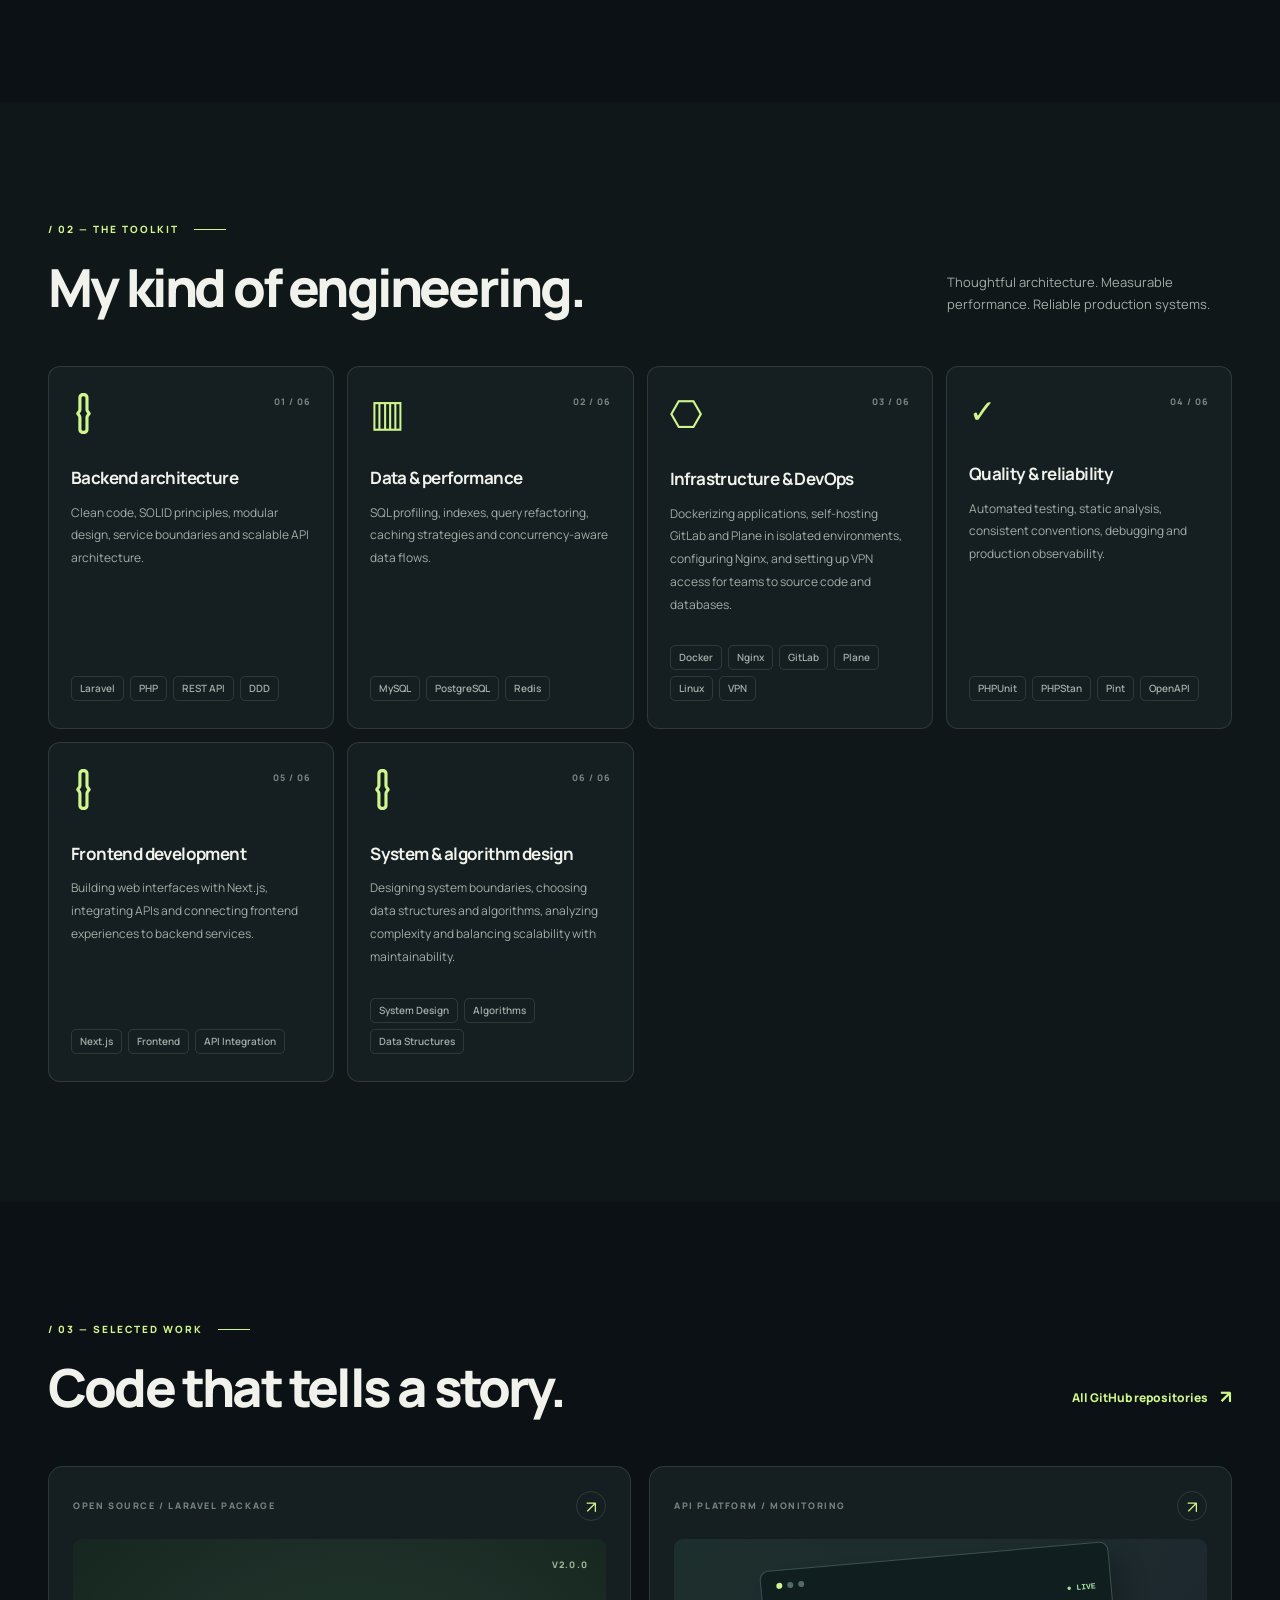
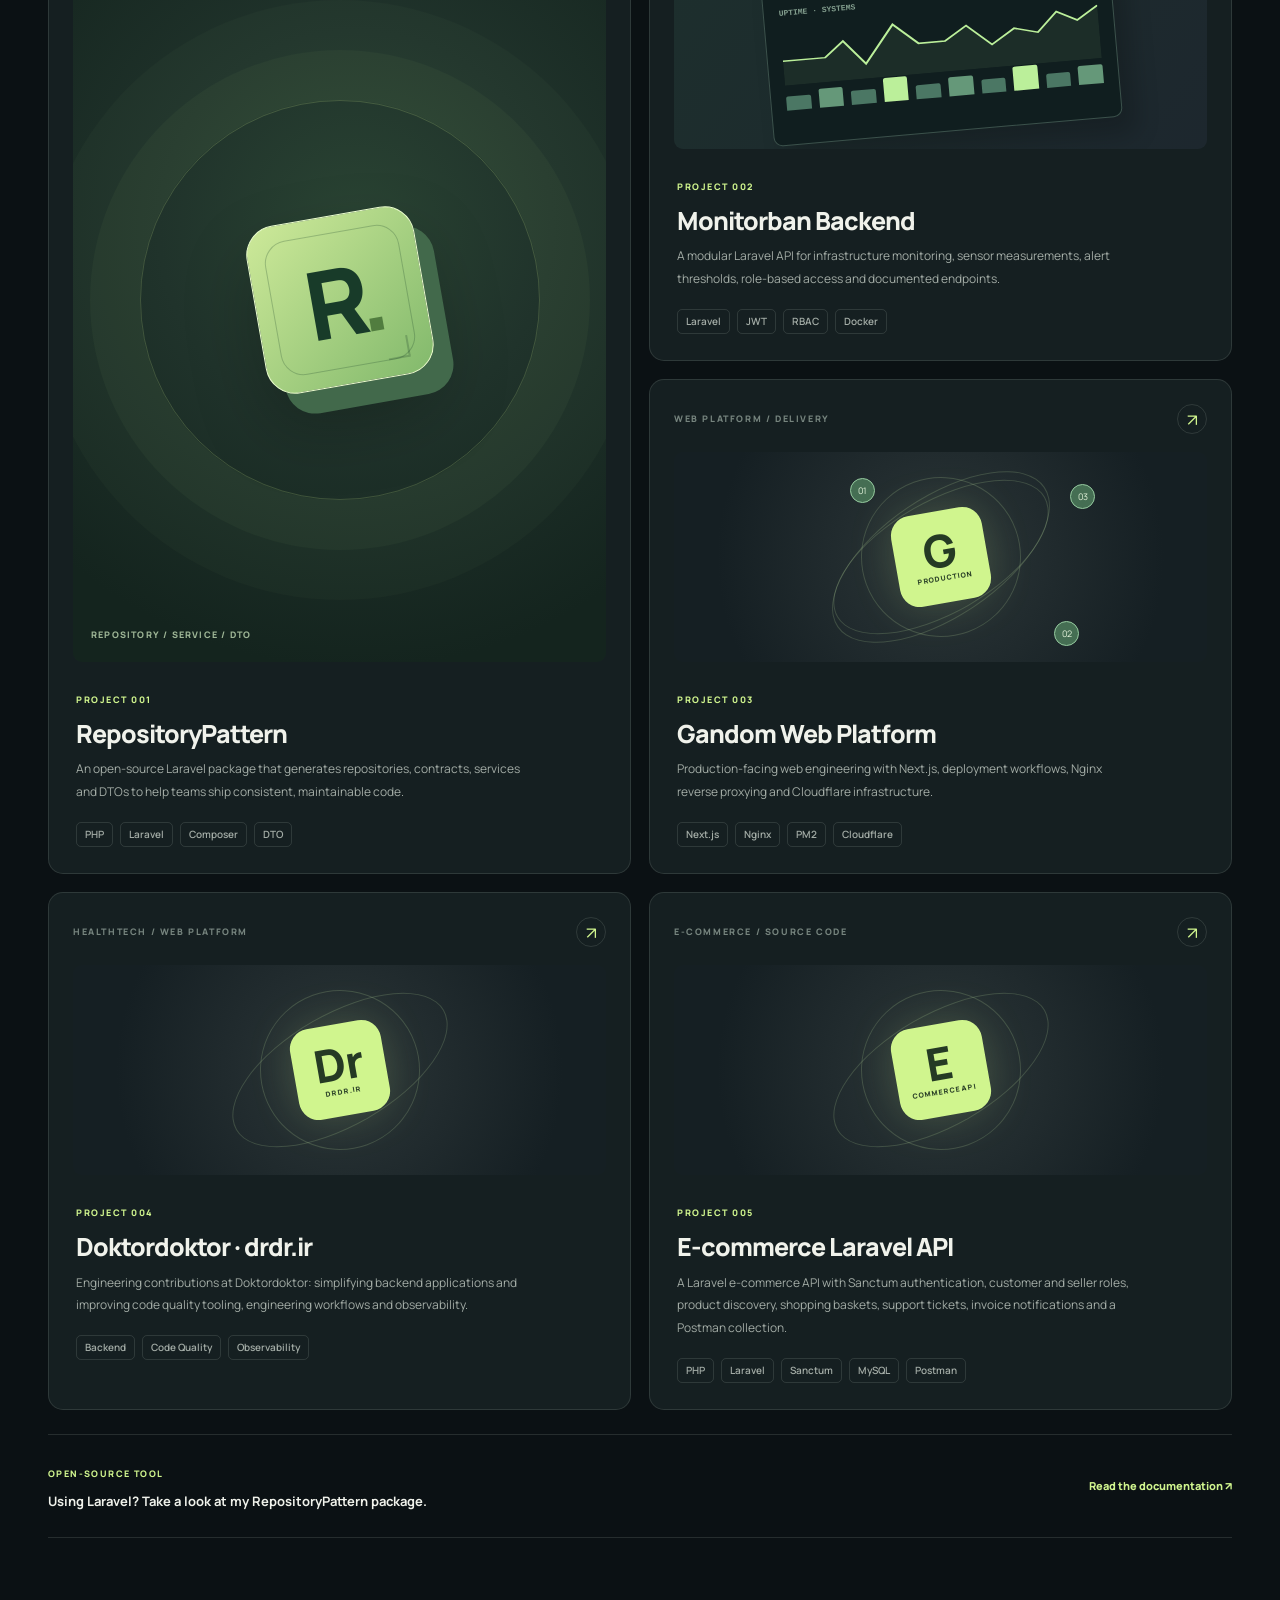
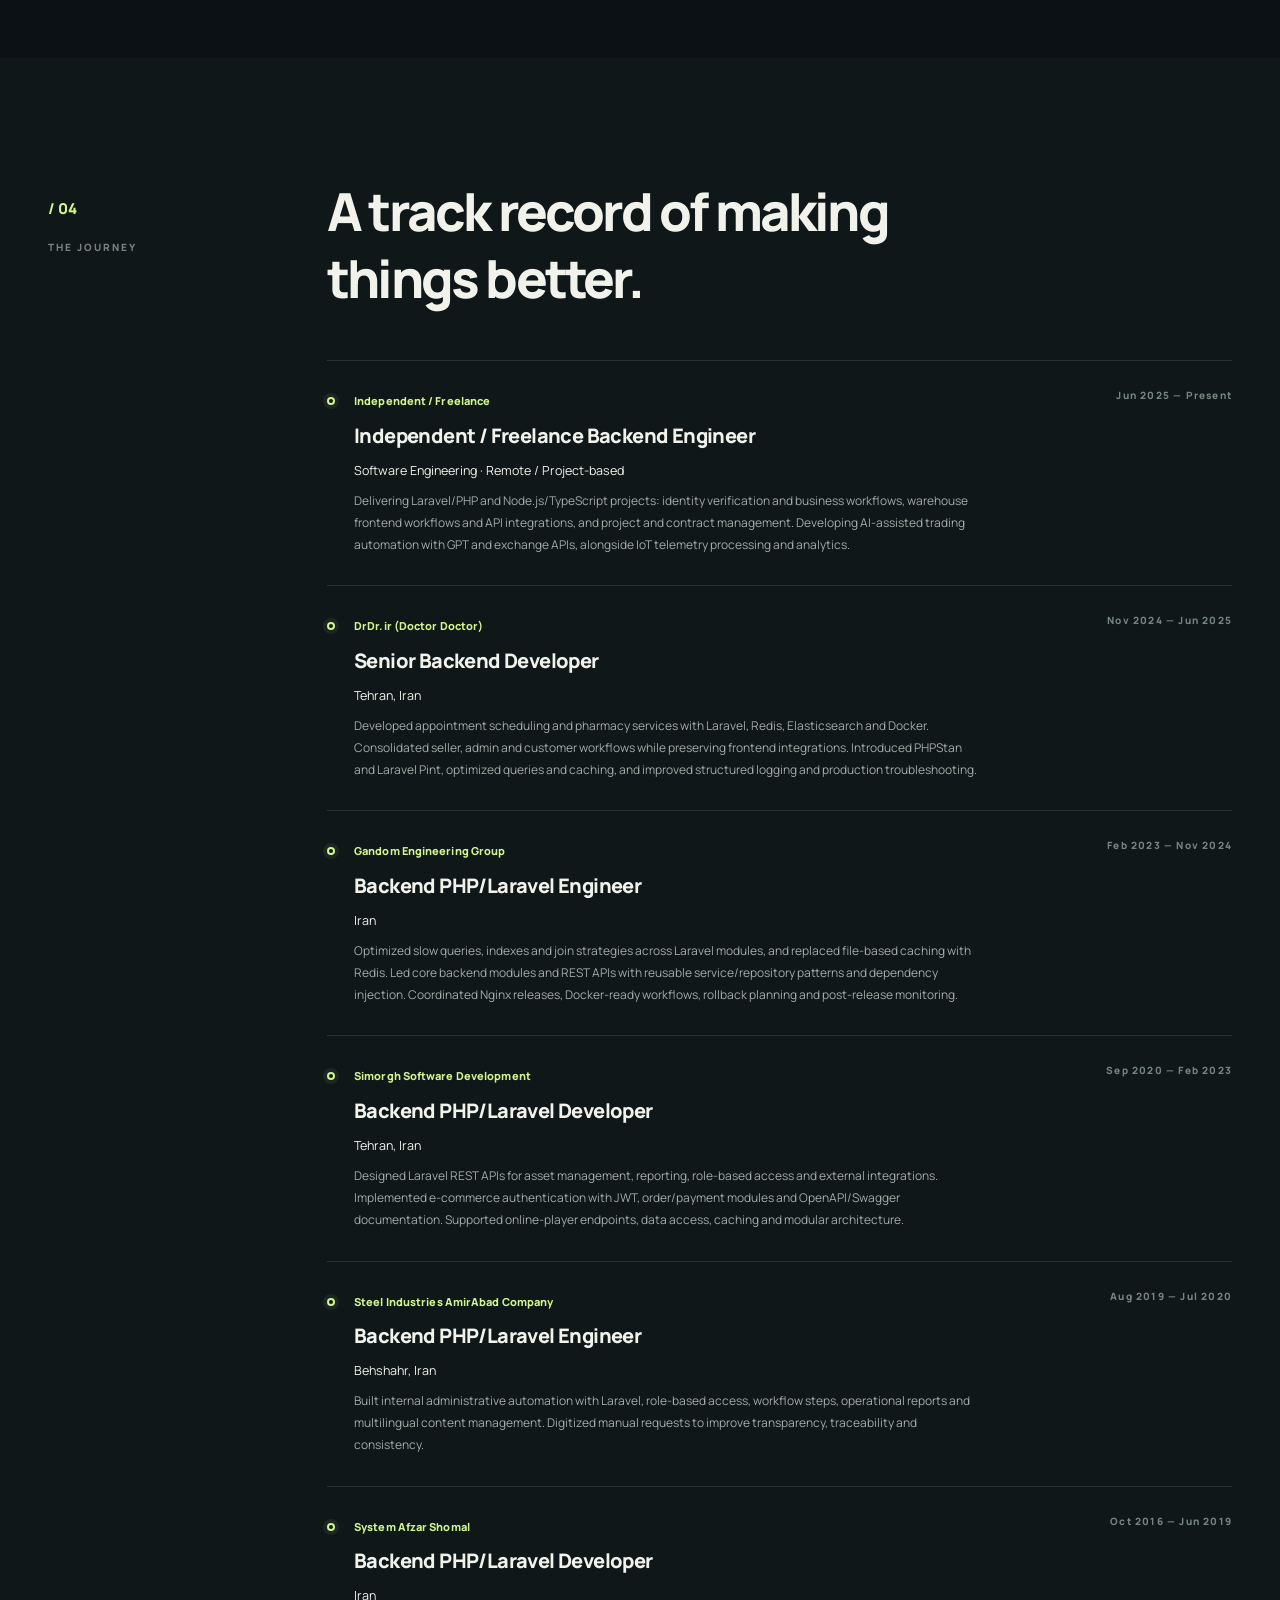
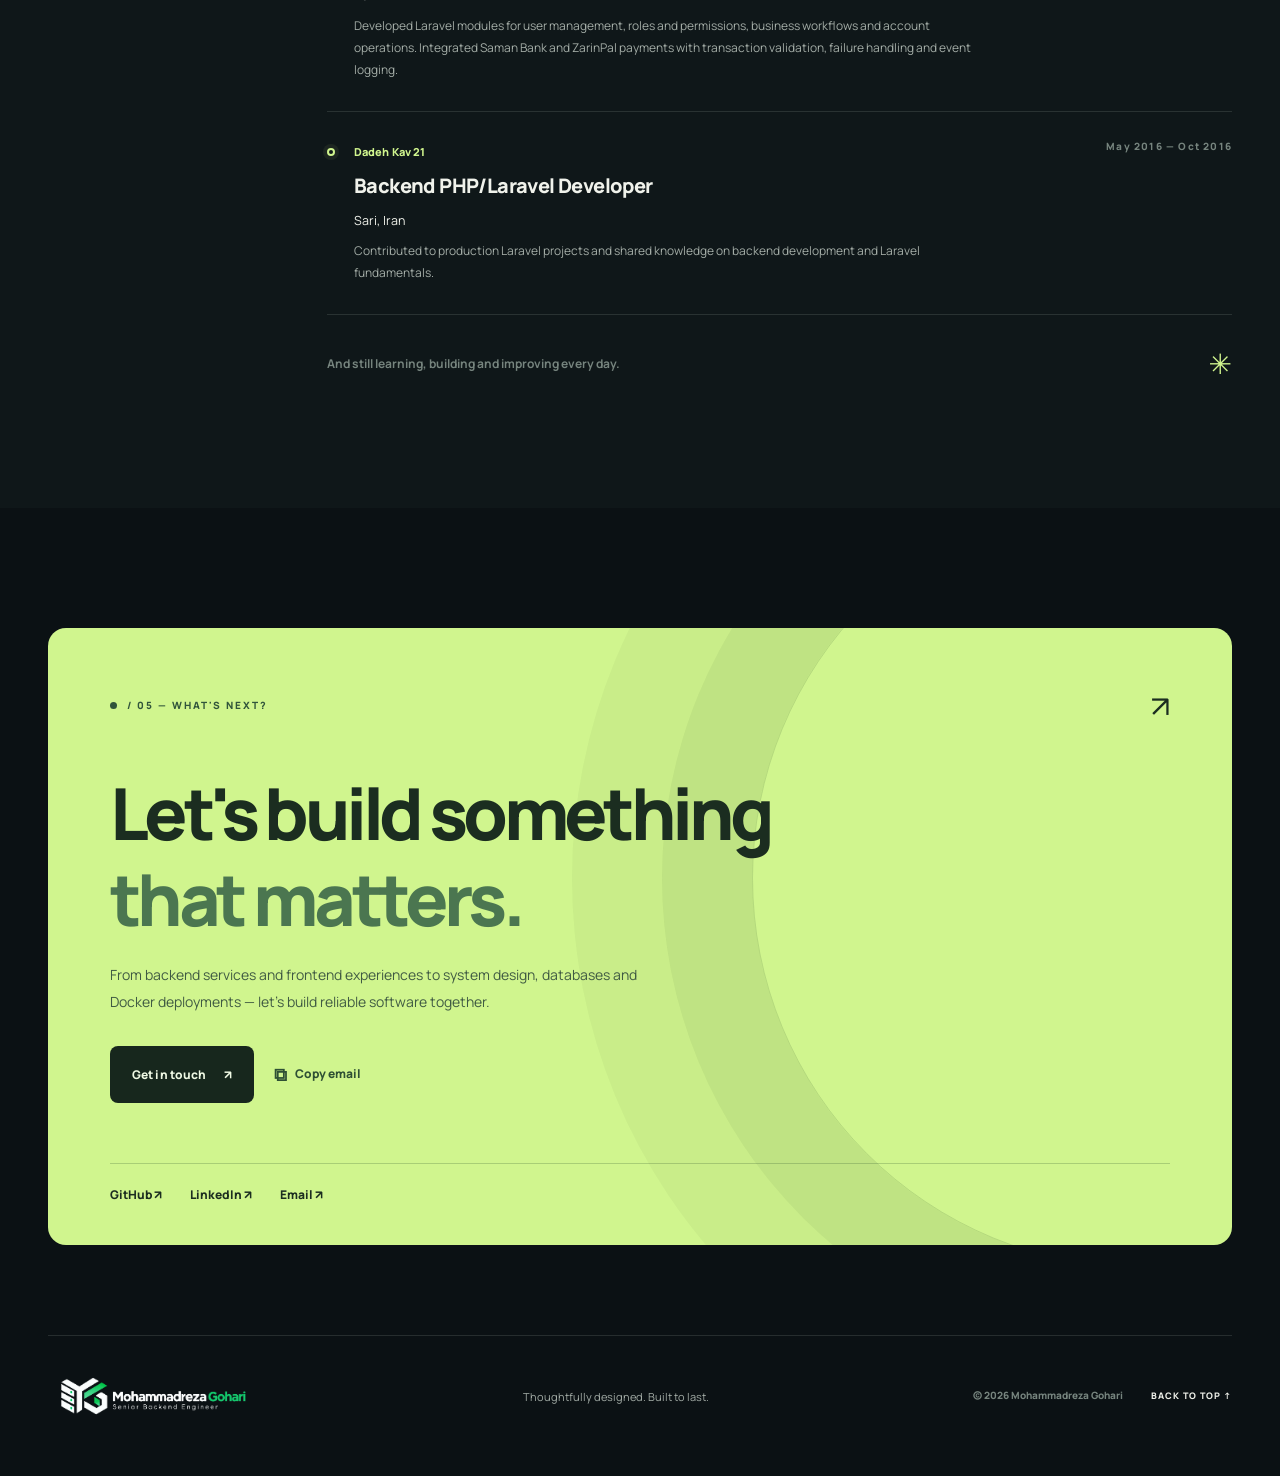
==== commit 89d20a8f: "update with my resume" ====
--- a/index.html
+++ b/index.html
@@ -150,7 +150,15 @@
       </div>
     </section>
 
-    <section class="section-pad experience-section" id="experience" aria-labelledby="experience-title"><div class="container section-layout"><div class="section-aside reveal"><span class="section-number">/ 04</span><span class="section-label" data-i18n="expEyebrow">THE JOURNEY</span></div><div class="section-content reveal"><h2 id="experience-title" class="section-display" data-i18n="expHeading">A track record of making things better.</h2><div class="timeline"><div class="timeline-item"><div class="timeline-marker"></div><div class="timeline-info"><span class="timeline-company">Doktordoktor</span><h3 data-i18n="exp1Role">Senior Backend Developer</h3><p data-i18n="exp1Desc">Simplified a multi-application backend landscape, introduced code quality tooling and improved engineering workflows and observability.</p></div><span class="timeline-meta" data-i18n="exp1Meta">BACKEND ENGINEERING</span></div><div class="timeline-item"><div class="timeline-marker"></div><div class="timeline-info"><span class="timeline-company">Gandom</span><h3 data-i18n="exp2Role">Senior Backend Developer</h3><p data-i18n="exp2Desc">Improved SQL query efficiency through indexing and JOIN refactors; strengthened caching and performance with Redis.</p></div><span class="timeline-meta">2023 — 2024</span></div><div class="timeline-item"><div class="timeline-marker"></div><div class="timeline-info"><span class="timeline-company">Simorgh Software Development</span><h3 data-i18n="exp3Role">Backend Developer</h3><p data-i18n="exp3Desc">Built and maintained Laravel backend services and business APIs as part of a professional software engineering team.</p></div><span class="timeline-meta">2020 — 2023</span></div></div><div class="experience-bottom"><span data-i18n="expEnd">And still learning, building and improving every day.</span><span class="star-symbol" aria-hidden="true">✳</span></div></div></div></section>
+    <section class="section-pad experience-section" id="experience" aria-labelledby="experience-title"><div class="container section-layout"><div class="section-aside reveal"><span class="section-number">/ 04</span><span class="section-label" data-i18n="expEyebrow">THE JOURNEY</span></div><div class="section-content reveal"><h2 id="experience-title" class="section-display" data-i18n="expHeading">A track record of making things better.</h2><div class="timeline">
+          <div class="timeline-item"><div class="timeline-marker"></div><div class="timeline-info"><span class="timeline-company" data-i18n="exp1Company">Independent / Freelance</span><h3 data-i18n="exp1Role">Independent / Freelance Backend Engineer</h3><small class="experience-location" data-i18n="exp1Location">Software Engineering · Remote / Project-based</small><p data-i18n="exp1Desc">Delivering Laravel/PHP and Node.js/TypeScript projects: identity verification and business workflows, warehouse frontend workflows and API integrations, and project and contract management. Developing AI-assisted trading automation with GPT and exchange APIs, alongside IoT telemetry processing and analytics.</p></div><span class="timeline-meta" data-i18n="exp1Meta">Jun 2025 — Present</span></div>
+          <div class="timeline-item"><div class="timeline-marker"></div><div class="timeline-info"><span class="timeline-company" data-i18n="exp2Company">DrDr.ir (Doctor Doctor)</span><h3 data-i18n="exp2Role">Senior Backend Developer</h3><small class="experience-location" data-i18n="exp2Location">Tehran, Iran</small><p data-i18n="exp2Desc">Developed appointment scheduling and pharmacy services with Laravel, Redis, Elasticsearch and Docker. Consolidated seller, admin and customer workflows while preserving frontend integrations. Introduced PHPStan and Laravel Pint, optimized queries and caching, and improved structured logging and production troubleshooting.</p></div><span class="timeline-meta" data-i18n="exp2Meta">Nov 2024 — Jun 2025</span></div>
+          <div class="timeline-item"><div class="timeline-marker"></div><div class="timeline-info"><span class="timeline-company" data-i18n="exp3Company">Gandom Engineering Group</span><h3 data-i18n="exp3Role">Backend PHP/Laravel Engineer</h3><small class="experience-location" data-i18n="exp3Location">Iran</small><p data-i18n="exp3Desc">Optimized slow queries, indexes and join strategies across Laravel modules, and replaced file-based caching with Redis. Led core backend modules and REST APIs with reusable service/repository patterns and dependency injection. Coordinated Nginx releases, Docker-ready workflows, rollback planning and post-release monitoring.</p></div><span class="timeline-meta" data-i18n="exp3Meta">Feb 2023 — Nov 2024</span></div>
+          <div class="timeline-item"><div class="timeline-marker"></div><div class="timeline-info"><span class="timeline-company" data-i18n="exp4Company">Simorgh Software Development</span><h3 data-i18n="exp4Role">Backend PHP/Laravel Developer</h3><small class="experience-location" data-i18n="exp4Location">Tehran, Iran</small><p data-i18n="exp4Desc">Designed Laravel REST APIs for asset management, reporting, role-based access and external integrations. Implemented e-commerce authentication with JWT, order/payment modules and OpenAPI/Swagger documentation. Supported online-player endpoints, data access, caching and modular architecture.</p></div><span class="timeline-meta" data-i18n="exp4Meta">Sep 2020 — Feb 2023</span></div>
+          <div class="timeline-item"><div class="timeline-marker"></div><div class="timeline-info"><span class="timeline-company" data-i18n="exp5Company">Steel Industries AmirAbad Company</span><h3 data-i18n="exp5Role">Backend PHP/Laravel Engineer</h3><small class="experience-location" data-i18n="exp5Location">Behshahr, Iran</small><p data-i18n="exp5Desc">Built internal administrative automation with Laravel, role-based access, workflow steps, operational reports and multilingual content management. Digitized manual requests to improve transparency, traceability and consistency.</p></div><span class="timeline-meta" data-i18n="exp5Meta">Aug 2019 — Jul 2020</span></div>
+          <div class="timeline-item"><div class="timeline-marker"></div><div class="timeline-info"><span class="timeline-company" data-i18n="exp6Company">System Afzar Shomal</span><h3 data-i18n="exp6Role">Backend PHP/Laravel Developer</h3><small class="experience-location" data-i18n="exp6Location">Iran</small><p data-i18n="exp6Desc">Developed Laravel modules for user management, roles and permissions, business workflows and account operations. Integrated Saman Bank and ZarinPal payments with transaction validation, failure handling and event logging.</p></div><span class="timeline-meta" data-i18n="exp6Meta">Oct 2016 — Jun 2019</span></div>
+          <div class="timeline-item"><div class="timeline-marker"></div><div class="timeline-info"><span class="timeline-company" data-i18n="exp7Company">Dadeh Kav 21</span><h3 data-i18n="exp7Role">Backend PHP/Laravel Developer</h3><small class="experience-location" data-i18n="exp7Location">Sari, Iran</small><p data-i18n="exp7Desc">Contributed to production Laravel projects and shared knowledge on backend development and Laravel fundamentals.</p></div><span class="timeline-meta" data-i18n="exp7Meta">May 2016 — Oct 2016</span></div>
+        </div><div class="experience-bottom"><span data-i18n="expEnd">And still learning, building and improving every day.</span><span class="star-symbol" aria-hidden="true">✳</span></div></div></div></section>
 
     <section class="contact-section section-pad" id="contact" aria-labelledby="contact-title"><div class="container"><div class="contact-card reveal"><div class="contact-pattern" aria-hidden="true"></div><div class="contact-top"><span class="eyebrow"><span class="mini-green-dot"></span><span data-i18n="contactEyebrow">/ 05 — WHAT'S NEXT?</span></span><span class="contact-corner" aria-hidden="true">↗</span></div><h2 id="contact-title"><span data-i18n="contactHeading1">Let's build something</span><br/><span class="contact-highlight" data-i18n="contactHeading2">that matters.</span></h2><p data-i18n="contactDescription">From backend services and frontend experiences to system design, databases and Docker deployments — let’s build reliable software together.</p><div class="contact-actions"><a class="button contact-email" href="mailto:eng.mr.gohari@gmail.com"><span data-i18n="contactCta">Get in touch</span><span aria-hidden="true">↗</span></a><button class="copy-email" type="button" id="copy-email" aria-label="Copy email address"><span class="copy-icon" aria-hidden="true">⧉</span><span data-i18n="copyEmail">Copy email</span></button></div><div class="contact-links"><a href="https://github.com/mohammadrezagohari" target="_blank" rel="noopener noreferrer">GitHub ↗</a><a href="https://www.linkedin.com/in/mohammad-reza-gohari/" target="_blank" rel="noopener noreferrer">LinkedIn ↗</a><a href="mailto:eng.mr.gohari@gmail.com">Email ↗</a></div></div></div></section>
   </main>
